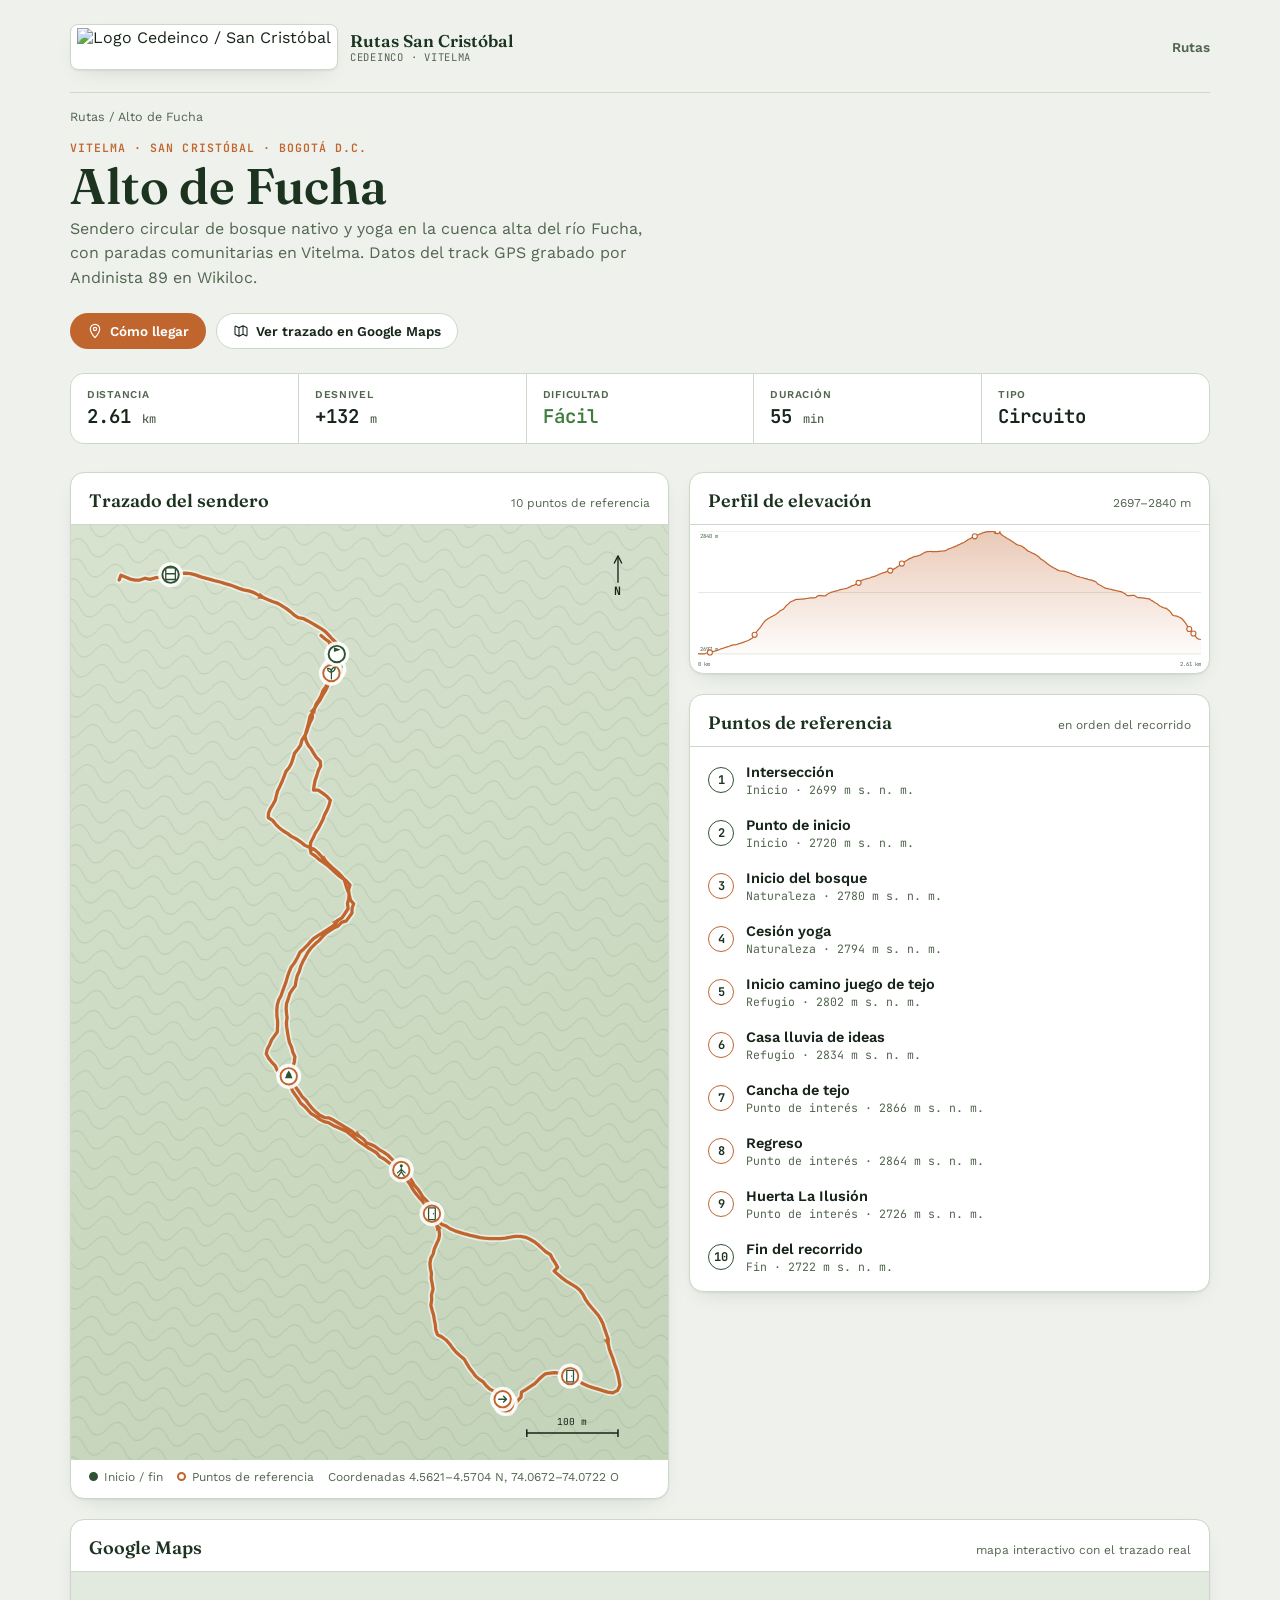
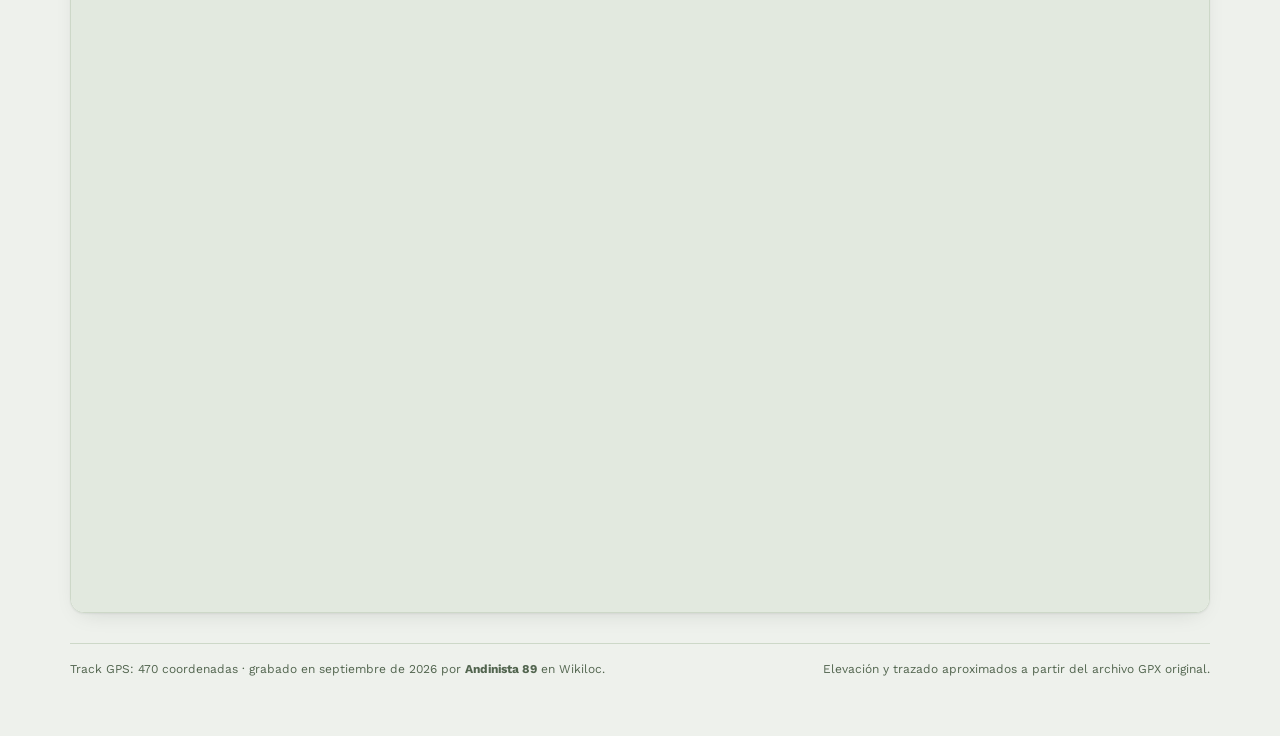
==== alto-de-fucha.html @ 9038097a "Add files via upload" ====
<!doctype html>
<html lang="es">
<head>
<meta charset="UTF-8">
<meta name="viewport" content="width=device-width, initial-scale=1.0">
<title>Alto de Fucha · Rutas San Cristóbal</title>
<meta name="description" content="Mapa interactivo del sendero circular Alto de Fucha en Vitelma, San Cristóbal, Bogotá: trazado, perfil de elevación y puntos de referencia del track GPS.">
<meta name="color-scheme" content="light dark">
<link rel="stylesheet" href="style.css">
<style>
.breadcrumb {
  font-size: 12.5px;
  color: var(--text-muted);
  margin: -6px 0 16px;
}
.breadcrumb a { color: var(--text-muted); text-decoration: none; }
.breadcrumb a:hover { color: var(--accent); }

.stats {
  display: grid;
  grid-template-columns: repeat(5, 1fr);
  gap: 1px;
  background: var(--border);
  border: 1px solid var(--border);
  border-radius: var(--radius);
  overflow: hidden;
  margin-bottom: 28px;
}
.stat { background: var(--surface); padding: 14px 16px; display: flex; flex-direction: column; gap: 3px; }
.stat-label { font-size: 10.5px; text-transform: uppercase; letter-spacing: 0.07em; color: var(--text-muted); font-weight: 600; }
.stat-value { font-family: 'JetBrains Mono', ui-monospace, monospace; font-size: 19px; font-weight: 600; font-variant-numeric: tabular-nums; }
.stat-value small { font-size: 12px; font-weight: 500; color: var(--text-muted); }
.stat.difficulty .stat-value { color: #3f7d3f; }
@media (prefers-color-scheme: dark) { :root:not([data-theme="light"]) .stat.difficulty .stat-value { color: #8fd98f; } }
:root[data-theme="dark"] .stat.difficulty .stat-value { color: #8fd98f; }

.grid { display: grid; grid-template-columns: minmax(0, 1.15fr) minmax(0, 1fr); gap: 20px; align-items: start; }
@media (max-width: 860px) {
  .grid { grid-template-columns: 1fr; }
  .stats { grid-template-columns: repeat(2, 1fr); }
}

.map-figure { background: linear-gradient(160deg, var(--map-bg-1), var(--map-bg-2)); position: relative; }
.map-svg { display: block; width: 100%; height: auto; }
.contour { fill: none; stroke: var(--map-contour); stroke-width: 1; }
.trail-line-halo { fill: none; stroke: var(--surface); stroke-width: 7; stroke-linecap: round; stroke-linejoin: round; opacity: 0.55; }
.trail-line { fill: none; stroke: var(--accent); stroke-width: 3.4; stroke-linecap: round; stroke-linejoin: round; }
.dir-arrow { fill: var(--accent); opacity: 0.85; }

.wp { cursor: pointer; outline: none; }
.wp-halo { fill: var(--surface); opacity: 0.9; transition: r 0.15s ease, opacity .15s ease; }
.wp-dot { fill: var(--surface); stroke: var(--accent); stroke-width: 2; transition: r .15s ease; r: 8.5px; }
.wp-icon { color: var(--green); pointer-events: none; }
.wp-num { font-family: 'JetBrains Mono', monospace; font-size: 9.5px; font-weight: 700; fill: var(--green-deep, var(--green)); opacity: 0; transition: opacity .15s ease; pointer-events: none; }
.wp:hover .wp-dot, .wp:focus-visible .wp-dot, .wp.active .wp-dot { r: 10.8px; }
.wp:hover .wp-num, .wp:focus-visible .wp-num, .wp.active .wp-num { opacity: 1; }
.wp.active .wp-dot { stroke: var(--gold); fill: var(--gold); }
.wp.active .wp-icon { color: #fff; }
.wp-start .wp-dot, .wp-end .wp-dot { stroke: var(--green); }
.wp-start .wp-icon, .wp-end .wp-icon { color: var(--green); }
.wp-start.active .wp-dot, .wp-end.active .wp-dot { stroke: var(--gold); fill: var(--gold); }
.wp-start.active .wp-icon, .wp-end.active .wp-icon { color: #fff; }

.compass { font-family: 'JetBrains Mono', monospace; font-size: 12px; fill: var(--text); font-weight: 700; }
.compass-line { stroke: var(--text); stroke-width: 1.4; }
.scalebar-line { stroke: var(--text); stroke-width: 1.6; }
.scalebar-text { font-family: 'JetBrains Mono', monospace; font-size: 10px; fill: var(--text); }

.map-caption { padding: 10px 18px 14px; font-size: 12px; color: var(--text-muted); display: flex; gap: 14px; flex-wrap: wrap; }
.map-caption span { display: inline-flex; align-items: center; gap: 6px; }
.legend-dot { width: 9px; height: 9px; border-radius: 50%; display: inline-block; border: 2px solid var(--accent); background: var(--surface); }
.legend-dot.start { background: var(--green); border-color: var(--green); }

.elev-figure { padding: 6px 8px 0; }
.elev-svg { display: block; width: 100%; height: auto; }
.elev-area { fill: url(#elevFill); }
.elev-line { fill: none; stroke: var(--accent); stroke-width: 2.2; stroke-linejoin: round; }
.elev-grid { stroke: var(--border); stroke-width: 1; }
.elev-axis-label { font-family: 'JetBrains Mono', monospace; font-size: 10px; fill: var(--text-muted); }
.ec-wp { fill: var(--surface); stroke: var(--accent); stroke-width: 2; cursor: pointer; transition: r .15s ease, fill .15s ease; }
.ec-wp:hover, .ec-wp.active { fill: var(--gold); stroke: var(--gold); r: 6; }
.elev-peak-label { font-family: 'JetBrains Mono', monospace; font-size: 10.5px; fill: var(--green-deep, var(--green)); font-weight: 700; }

.wp-list { list-style: none; margin: 0; padding: 8px; display: flex; flex-direction: column; gap: 2px; }
.wp-item { display: flex; align-items: center; gap: 12px; padding: 9px 10px; border-radius: 10px; cursor: pointer; transition: background .12s ease; }
.wp-item:hover, .wp-item:focus-visible, .wp-item.active { background: var(--surface-2); outline: none; }
.wp-item-num { flex: none; width: 26px; height: 26px; border-radius: 50%; display: flex; align-items: center; justify-content: center; font-family: 'JetBrains Mono', monospace; font-size: 12px; font-weight: 700; color: var(--green-deep, var(--green)); border: 1.6px solid var(--accent); background: var(--surface); }
.wp-item-num.cat-start, .wp-item-num.cat-end { border-color: var(--green); }
.wp-item.active .wp-item-num { background: var(--gold); border-color: var(--gold); color: #fff; }
.wp-item-body { display: flex; flex-direction: column; gap: 1px; min-width: 0; }
.wp-item-title { font-size: 14.5px; font-weight: 600; }
.wp-item-meta { font-size: 11.5px; color: var(--text-muted); font-family: 'JetBrains Mono', monospace; }

.right-col { display: flex; flex-direction: column; gap: 20px; }

.gmap-card { margin-top: 20px; }
.gmap-embed { position: relative; width: 100%; aspect-ratio: 16 / 9; background: var(--surface-2); }
.gmap-embed iframe { position: absolute; inset: 0; width: 100%; height: 100%; border: 0; }
@media (max-width: 560px) { .gmap-embed { aspect-ratio: 4 / 5; } }
</style>
</head>
<body>
<div class="wrap">

  <nav class="site-nav">
    <a class="brand" href="index.html">
      <span class="brand-logo"><img src="https://lh3.googleusercontent.com/d/1VA4L5wp73LKiC0n33gJWcnbvEx8y7KRg" alt="Logo Cedeinco / San Cristóbal" loading="lazy"></span>
      <span class="brand-text">
        <span class="brand-title">Rutas San Cristóbal</span>
        <span class="brand-sub">Cedeinco · Vitelma</span>
      </span>
    </a>
    <div class="site-nav-links">
      <a href="index.html">Rutas</a>
    </div>
  </nav>

  <div class="breadcrumb"><a href="index.html">Rutas</a> / Alto de Fucha</div>

  <div class="eyebrow">Vitelma · San Cristóbal · Bogotá D.C.</div>
  <h1>Alto de Fucha</h1>
  <p class="subtitle">Sendero circular de bosque nativo y yoga en la cuenca alta del río Fucha, con paradas comunitarias en Vitelma. Datos del track GPS grabado por Andinista&nbsp;89 en Wikiloc.</p>

  <div class="maps-actions">
    <a class="btn btn-primary" href="https://www.google.com/maps/dir/?api=1&destination=4.570322,-74.072173&travelmode=walking" target="_blank" rel="noopener">
      <svg width="16" height="16" viewBox="0 0 24 24" fill="none" aria-hidden="true"><path d="M12 22s7-7.58 7-13a7 7 0 10-14 0c0 5.42 7 13 7 13z" stroke="currentColor" stroke-width="1.8"/><circle cx="12" cy="9" r="2.4" stroke="currentColor" stroke-width="1.8"/></svg>
      Cómo llegar
    </a>
    <a class="btn btn-secondary" href="https://www.google.com/maps/d/viewer?mid=1tX89c4lJ2PGM-SvMgooO9Mi-Au4Ksgw" target="_blank" rel="noopener">
      <svg width="16" height="16" viewBox="0 0 24 24" fill="none" aria-hidden="true"><path d="M9 20l-5.447-2.724A1 1 0 013 16.382V5.618a1 1 0 011.447-.894L9 7m0 13l6-3m-6 3V7m6 10l4.553 2.276A1 1 0 0021 18.382V7.618a1 1 0 00-.553-.894L15 4m0 13V4m0 0L9 7" stroke="currentColor" stroke-width="1.6" stroke-linecap="round" stroke-linejoin="round"/></svg>
      Ver trazado en Google Maps
    </a>
  </div>

  <div class="stats">
    <div class="stat"><span class="stat-label">Distancia</span><span class="stat-value">2.61 <small>km</small></span></div>
    <div class="stat"><span class="stat-label">Desnivel</span><span class="stat-value">+132 <small>m</small></span></div>
    <div class="stat difficulty"><span class="stat-label">Dificultad</span><span class="stat-value">Fácil</span></div>
    <div class="stat"><span class="stat-label">Duración</span><span class="stat-value">55 <small>min</small></span></div>
    <div class="stat"><span class="stat-label">Tipo</span><span class="stat-value">Circuito</span></div>
  </div>

  <div class="grid">
    <div class="card">
      <div class="card-head">
        <span class="card-title">Trazado del sendero</span>
        <span class="card-hint">10 puntos de referencia</span>
      </div>
      <div class="map-figure">
        <svg class="map-svg" viewBox="0 0 620 971" role="img" aria-label="Mapa del sendero Alto de Fucha con sus puntos de referencia">
  <defs>
    <pattern id="contours" width="42" height="42" patternUnits="userSpaceOnUse" patternTransform="rotate(8)">
      <path class="contour" d="M0,21 Q10.5,5 21,21 T42,21" />
      <path class="contour" d="M0,42 Q10.5,26 21,42 T42,42" />
      <path class="contour" d="M0,0 Q10.5,-16 21,0 T42,0" />
    </pattern>
  </defs>
  <rect x="0" y="0" width="620" height="971" fill="url(#contours)" />
  <path class="trail-line-halo" d="M 50.0,57.1 L 51.8,52.2 L 57.1,54.3 L 61.6,56.2 L 66.6,57.2 L 71.6,57.2 L 76.9,55.3 L 81.9,56.5 L 86.9,55.0 L 92.7,54.2 L 98.4,52.8 L 103.4,51.6 L 108.4,50.9 L 114.2,50.3 L 119.2,50.0 L 124.1,50.5 L 129.2,51.8 L 134.8,53.9 L 140.5,55.4 L 145.4,56.7 L 150.1,58.1 L 154.9,59.2 L 160.1,60.9 L 164.7,62.1 L 169.5,63.8 L 174.5,65.8 L 179.0,67.4 L 184.6,68.4 L 190.0,70.2 L 195.1,73.1 L 199.4,75.2 L 204.1,77.3 L 209.1,79.4 L 214.9,81.4 L 219.6,84.3 L 223.7,86.8 L 228.1,90.2 L 231.8,93.5 L 236.0,96.2 L 241.5,97.3 L 246.1,99.6 L 251.0,102.5 L 255.1,104.9 L 259.8,107.6 L 263.9,110.4 L 267.2,113.9 L 271.3,118.4 L 274.9,121.8 L 277.2,126.5 L 279.1,131.6 L 277.0,136.0 L 275.7,140.6 L 274.5,145.4 L 273.0,149.9 L 272.8,155.0 L 270.2,159.2 L 267.6,163.7 L 266.0,168.5 L 263.8,172.8 L 261.2,177.0 L 258.7,181.8 L 255.8,185.7 L 253.0,190.3 L 250.5,194.7 L 250.7,200.2 L 248.2,205.1 L 246.3,209.8 L 244.9,214.6 L 242.6,219.0 L 239.8,223.4 L 238.4,228.7 L 235.7,232.6 L 232.2,236.9 L 230.5,242.5 L 228.8,247.6 L 226.4,252.0 L 223.1,256.1 L 221.5,260.6 L 219.3,266.1 L 216.9,271.5 L 214.5,276.2 L 213.3,280.8 L 212.1,286.0 L 209.7,290.3 L 207.0,294.5 L 205.1,299.1 L 204.8,303.8 L 209.3,306.7 L 212.4,310.5 L 215.8,314.1 L 220.2,317.5 L 224.7,320.2 L 228.8,323.3 L 233.9,326.0 L 238.3,329.0 L 242.9,332.7 L 247.9,335.0 L 252.9,337.1 L 256.7,340.5 L 260.8,345.0 L 264.3,348.8 L 267.9,352.5 L 271.5,355.9 L 275.5,359.3 L 279.2,362.7 L 282.5,366.5 L 286.3,369.9 L 289.7,373.9 L 288.1,379.1 L 289.0,384.1 L 290.2,389.5 L 293.5,393.3 L 291.9,397.9 L 291.8,403.0 L 288.8,407.1 L 285.9,411.1 L 280.9,412.6 L 277.4,416.4 L 272.3,418.9 L 268.3,421.6 L 264.2,424.3 L 260.7,428.0 L 257.5,431.6 L 253.9,434.7 L 249.7,438.8 L 246.0,443.7 L 243.5,448.3 L 240.5,453.9 L 238.5,458.4 L 237.1,463.4 L 234.9,468.0 L 233.8,472.8 L 232.9,478.5 L 229.8,482.5 L 227.2,486.7 L 225.6,492.1 L 223.8,497.0 L 223.4,501.9 L 223.8,507.0 L 224.4,511.8 L 223.6,517.1 L 224.1,522.0 L 224.9,527.3 L 225.8,532.7 L 226.9,537.5 L 229.1,542.4 L 230.4,547.6 L 232.5,552.2 L 231.8,558.2 L 230.1,563.2 L 227.9,568.0 L 226.1,572.5 L 227.4,577.2 L 231.2,581.4 L 234.5,585.4 L 237.4,589.5 L 240.0,593.6 L 244.0,597.4 L 247.0,601.7 L 250.7,606.0 L 254.2,609.4 L 258.4,612.9 L 263.1,615.3 L 268.0,615.7 L 272.4,617.9 L 277.5,621.0 L 281.7,623.4 L 286.2,626.2 L 291.1,629.1 L 294.8,632.3 L 299.1,634.5 L 303.7,637.9 L 307.0,641.8 L 311.5,643.3 L 315.8,645.3 L 319.9,648.6 L 324.6,651.2 L 329.2,654.5 L 332.9,658.2 L 336.4,661.8 L 339.6,665.7 L 343.0,669.8 L 347.0,672.7 L 350.9,676.5 L 353.9,681.1 L 356.4,685.5 L 359.9,689.3 L 362.7,693.4 L 365.3,697.6 L 369.1,701.6 L 372.7,705.4 L 375.0,710.1 L 374.8,715.2 L 378.9,717.7 L 381.5,722.2 L 384.7,726.2 L 389.7,728.1 L 393.7,730.8 L 398.7,733.0 L 403.6,734.5 L 409.0,736.2 L 414.5,737.7 L 419.3,738.8 L 424.7,740.0 L 429.4,740.6 L 434.8,741.1 L 439.9,741.1 L 445.2,741.0 L 451.0,740.5 L 456.5,739.5 L 461.3,738.8 L 466.8,738.7 L 472.2,739.7 L 476.6,741.7 L 481.2,744.3 L 485.1,747.5 L 489.4,751.4 L 493.0,754.7 L 497.9,757.7 L 500.1,762.2 L 502.8,766.3 L 505.3,770.8 L 501.7,774.7 L 505.7,778.4 L 509.8,781.8 L 514.3,785.2 L 519.1,788.1 L 524.1,791.1 L 528.2,794.4 L 531.5,798.9 L 534.1,804.0 L 537.4,808.6 L 540.6,812.6 L 544.2,816.7 L 547.4,820.6 L 550.0,824.6 L 552.5,829.6 L 553.9,834.3 L 555.7,839.3 L 557.4,844.2 L 557.7,849.8 L 559.0,855.6 L 560.8,860.7 L 562.8,865.8 L 564.6,871.9 L 566.5,876.8 L 568.0,882.2 L 569.1,887.5 L 570.0,893.3 L 567.6,898.6 L 562.6,901.2 L 557.1,900.4 L 552.1,898.9 L 547.3,897.3 L 541.8,895.8 L 536.9,894.0 L 531.8,891.7 L 526.7,888.9 L 522.1,886.9 L 518.3,883.8 L 513.3,882.1 L 508.0,881.0 L 502.4,880.1 L 497.4,880.8 L 492.6,881.4 L 488.8,884.5 L 485.2,887.9 L 481.6,891.7 L 476.8,894.8 L 472.6,897.6 L 467.8,900.4 L 467.3,905.7 L 463.2,910.0 L 459.6,913.4 L 456.0,917.1 L 453.6,921.4 L 450.2,917.6 L 456.1,921.3 L 452.6,917.2 L 451.0,912.2 L 448.2,907.8 L 444.6,903.7 L 439.6,899.7 L 435.0,897.3 L 431.2,893.8 L 428.0,889.8 L 423.4,886.7 L 419.9,883.6 L 416.8,879.2 L 413.8,875.4 L 411.0,870.8 L 408.4,866.3 L 404.4,862.9 L 400.0,859.1 L 396.3,854.8 L 393.3,850.5 L 389.4,846.3 L 384.9,843.0 L 380.6,840.8 L 378.8,835.9 L 378.3,830.3 L 377.3,825.4 L 376.5,820.3 L 375.1,815.7 L 373.7,810.3 L 374.6,804.5 L 374.3,799.6 L 376.0,793.4 L 375.0,787.2 L 374.0,782.3 L 374.3,777.1 L 373.2,771.8 L 372.7,766.9 L 373.7,761.3 L 376.1,757.0 L 377.3,751.8 L 379.6,746.4 L 381.9,741.8 L 382.7,736.8 L 382.1,731.9 L 380.0,727.4 L 378.2,722.7 L 375.6,718.0 L 373.2,713.8 L 370.9,709.6 L 367.4,705.8 L 364.7,701.8 L 361.1,697.9 L 357.7,693.8 L 354.5,689.1 L 352.1,684.7 L 348.7,679.9 L 346.3,675.1 L 343.7,670.2 L 338.9,667.6 L 334.6,664.9 L 329.9,662.1 L 325.2,658.3 L 320.6,655.9 L 317.3,651.9 L 312.8,649.2 L 308.1,646.4 L 302.8,642.8 L 298.9,640.0 L 294.3,636.4 L 290.4,633.2 L 286.3,629.8 L 281.2,627.5 L 276.7,625.5 L 272.3,623.5 L 267.3,620.5 L 262.7,619.5 L 258.4,617.2 L 254.2,614.1 L 249.3,611.2 L 245.7,607.2 L 242.3,603.5 L 238.4,600.2 L 235.8,595.7 L 232.9,591.8 L 230.1,587.8 L 228.5,583.3 L 225.7,578.3 L 222.5,573.8 L 218.7,569.5 L 214.2,566.3 L 211.9,561.3 L 208.2,557.4 L 205.1,553.6 L 202.8,549.0 L 203.8,544.3 L 206.5,539.1 L 208.3,534.8 L 211.1,530.8 L 214.2,526.5 L 214.5,520.8 L 214.6,515.5 L 213.8,509.9 L 213.7,503.9 L 214.2,498.3 L 215.7,493.2 L 218.1,488.9 L 219.7,484.1 L 221.5,479.3 L 223.2,474.7 L 224.9,468.7 L 226.7,463.7 L 228.6,459.2 L 232.0,454.7 L 235.2,449.1 L 237.8,443.7 L 241.4,440.5 L 245.3,436.6 L 248.7,432.6 L 252.6,428.9 L 256.8,426.1 L 261.0,423.6 L 265.1,421.0 L 269.4,418.2 L 273.5,415.3 L 276.7,410.8 L 281.4,407.9 L 284.5,403.4 L 287.8,398.4 L 287.1,393.0 L 288.5,387.9 L 288.7,383.0 L 286.7,378.0 L 285.3,373.5 L 283.8,368.4 L 279.2,365.0 L 275.0,361.4 L 271.2,357.7 L 267.0,354.0 L 262.5,350.6 L 257.7,347.5 L 253.7,343.8 L 249.3,340.8 L 248.3,335.3 L 248.9,329.7 L 251.4,325.1 L 253.7,319.8 L 256.6,315.6 L 259.1,310.8 L 261.6,305.9 L 263.2,301.1 L 265.9,296.1 L 267.9,291.2 L 269.3,286.0 L 265.9,282.0 L 261.7,278.7 L 256.7,275.3 L 251.8,275.3 L 252.5,270.2 L 253.5,265.2 L 255.3,260.0 L 256.9,254.7 L 259.2,250.4 L 258.9,245.6 L 254.7,241.4 L 251.9,237.0 L 249.5,232.7 L 246.5,229.0 L 244.2,224.2 L 243.0,219.6 L 244.1,214.8 L 245.6,209.7 L 247.1,204.3 L 248.1,199.0 L 250.6,194.9 L 252.9,190.5 L 254.7,185.6 L 257.6,181.5 L 260.0,176.9 L 261.6,172.1 L 264.7,167.9 L 266.8,163.6 L 268.7,158.9 L 270.4,153.8 L 271.7,148.7 L 273.8,144.3 L 275.3,139.3 L 276.0,134.0 L 274.4,129.1 L 271.8,124.9 L 268.0,121.5 L 270.1,126.4 L 268.1,121.4 L 263.9,118.4 L 259.6,114.8" />
  <path class="trail-line" d="M 50.0,57.1 L 51.8,52.2 L 57.1,54.3 L 61.6,56.2 L 66.6,57.2 L 71.6,57.2 L 76.9,55.3 L 81.9,56.5 L 86.9,55.0 L 92.7,54.2 L 98.4,52.8 L 103.4,51.6 L 108.4,50.9 L 114.2,50.3 L 119.2,50.0 L 124.1,50.5 L 129.2,51.8 L 134.8,53.9 L 140.5,55.4 L 145.4,56.7 L 150.1,58.1 L 154.9,59.2 L 160.1,60.9 L 164.7,62.1 L 169.5,63.8 L 174.5,65.8 L 179.0,67.4 L 184.6,68.4 L 190.0,70.2 L 195.1,73.1 L 199.4,75.2 L 204.1,77.3 L 209.1,79.4 L 214.9,81.4 L 219.6,84.3 L 223.7,86.8 L 228.1,90.2 L 231.8,93.5 L 236.0,96.2 L 241.5,97.3 L 246.1,99.6 L 251.0,102.5 L 255.1,104.9 L 259.8,107.6 L 263.9,110.4 L 267.2,113.9 L 271.3,118.4 L 274.9,121.8 L 277.2,126.5 L 279.1,131.6 L 277.0,136.0 L 275.7,140.6 L 274.5,145.4 L 273.0,149.9 L 272.8,155.0 L 270.2,159.2 L 267.6,163.7 L 266.0,168.5 L 263.8,172.8 L 261.2,177.0 L 258.7,181.8 L 255.8,185.7 L 253.0,190.3 L 250.5,194.7 L 250.7,200.2 L 248.2,205.1 L 246.3,209.8 L 244.9,214.6 L 242.6,219.0 L 239.8,223.4 L 238.4,228.7 L 235.7,232.6 L 232.2,236.9 L 230.5,242.5 L 228.8,247.6 L 226.4,252.0 L 223.1,256.1 L 221.5,260.6 L 219.3,266.1 L 216.9,271.5 L 214.5,276.2 L 213.3,280.8 L 212.1,286.0 L 209.7,290.3 L 207.0,294.5 L 205.1,299.1 L 204.8,303.8 L 209.3,306.7 L 212.4,310.5 L 215.8,314.1 L 220.2,317.5 L 224.7,320.2 L 228.8,323.3 L 233.9,326.0 L 238.3,329.0 L 242.9,332.7 L 247.9,335.0 L 252.9,337.1 L 256.7,340.5 L 260.8,345.0 L 264.3,348.8 L 267.9,352.5 L 271.5,355.9 L 275.5,359.3 L 279.2,362.7 L 282.5,366.5 L 286.3,369.9 L 289.7,373.9 L 288.1,379.1 L 289.0,384.1 L 290.2,389.5 L 293.5,393.3 L 291.9,397.9 L 291.8,403.0 L 288.8,407.1 L 285.9,411.1 L 280.9,412.6 L 277.4,416.4 L 272.3,418.9 L 268.3,421.6 L 264.2,424.3 L 260.7,428.0 L 257.5,431.6 L 253.9,434.7 L 249.7,438.8 L 246.0,443.7 L 243.5,448.3 L 240.5,453.9 L 238.5,458.4 L 237.1,463.4 L 234.9,468.0 L 233.8,472.8 L 232.9,478.5 L 229.8,482.5 L 227.2,486.7 L 225.6,492.1 L 223.8,497.0 L 223.4,501.9 L 223.8,507.0 L 224.4,511.8 L 223.6,517.1 L 224.1,522.0 L 224.9,527.3 L 225.8,532.7 L 226.9,537.5 L 229.1,542.4 L 230.4,547.6 L 232.5,552.2 L 231.8,558.2 L 230.1,563.2 L 227.9,568.0 L 226.1,572.5 L 227.4,577.2 L 231.2,581.4 L 234.5,585.4 L 237.4,589.5 L 240.0,593.6 L 244.0,597.4 L 247.0,601.7 L 250.7,606.0 L 254.2,609.4 L 258.4,612.9 L 263.1,615.3 L 268.0,615.7 L 272.4,617.9 L 277.5,621.0 L 281.7,623.4 L 286.2,626.2 L 291.1,629.1 L 294.8,632.3 L 299.1,634.5 L 303.7,637.9 L 307.0,641.8 L 311.5,643.3 L 315.8,645.3 L 319.9,648.6 L 324.6,651.2 L 329.2,654.5 L 332.9,658.2 L 336.4,661.8 L 339.6,665.7 L 343.0,669.8 L 347.0,672.7 L 350.9,676.5 L 353.9,681.1 L 356.4,685.5 L 359.9,689.3 L 362.7,693.4 L 365.3,697.6 L 369.1,701.6 L 372.7,705.4 L 375.0,710.1 L 374.8,715.2 L 378.9,717.7 L 381.5,722.2 L 384.7,726.2 L 389.7,728.1 L 393.7,730.8 L 398.7,733.0 L 403.6,734.5 L 409.0,736.2 L 414.5,737.7 L 419.3,738.8 L 424.7,740.0 L 429.4,740.6 L 434.8,741.1 L 439.9,741.1 L 445.2,741.0 L 451.0,740.5 L 456.5,739.5 L 461.3,738.8 L 466.8,738.7 L 472.2,739.7 L 476.6,741.7 L 481.2,744.3 L 485.1,747.5 L 489.4,751.4 L 493.0,754.7 L 497.9,757.7 L 500.1,762.2 L 502.8,766.3 L 505.3,770.8 L 501.7,774.7 L 505.7,778.4 L 509.8,781.8 L 514.3,785.2 L 519.1,788.1 L 524.1,791.1 L 528.2,794.4 L 531.5,798.9 L 534.1,804.0 L 537.4,808.6 L 540.6,812.6 L 544.2,816.7 L 547.4,820.6 L 550.0,824.6 L 552.5,829.6 L 553.9,834.3 L 555.7,839.3 L 557.4,844.2 L 557.7,849.8 L 559.0,855.6 L 560.8,860.7 L 562.8,865.8 L 564.6,871.9 L 566.5,876.8 L 568.0,882.2 L 569.1,887.5 L 570.0,893.3 L 567.6,898.6 L 562.6,901.2 L 557.1,900.4 L 552.1,898.9 L 547.3,897.3 L 541.8,895.8 L 536.9,894.0 L 531.8,891.7 L 526.7,888.9 L 522.1,886.9 L 518.3,883.8 L 513.3,882.1 L 508.0,881.0 L 502.4,880.1 L 497.4,880.8 L 492.6,881.4 L 488.8,884.5 L 485.2,887.9 L 481.6,891.7 L 476.8,894.8 L 472.6,897.6 L 467.8,900.4 L 467.3,905.7 L 463.2,910.0 L 459.6,913.4 L 456.0,917.1 L 453.6,921.4 L 450.2,917.6 L 456.1,921.3 L 452.6,917.2 L 451.0,912.2 L 448.2,907.8 L 444.6,903.7 L 439.6,899.7 L 435.0,897.3 L 431.2,893.8 L 428.0,889.8 L 423.4,886.7 L 419.9,883.6 L 416.8,879.2 L 413.8,875.4 L 411.0,870.8 L 408.4,866.3 L 404.4,862.9 L 400.0,859.1 L 396.3,854.8 L 393.3,850.5 L 389.4,846.3 L 384.9,843.0 L 380.6,840.8 L 378.8,835.9 L 378.3,830.3 L 377.3,825.4 L 376.5,820.3 L 375.1,815.7 L 373.7,810.3 L 374.6,804.5 L 374.3,799.6 L 376.0,793.4 L 375.0,787.2 L 374.0,782.3 L 374.3,777.1 L 373.2,771.8 L 372.7,766.9 L 373.7,761.3 L 376.1,757.0 L 377.3,751.8 L 379.6,746.4 L 381.9,741.8 L 382.7,736.8 L 382.1,731.9 L 380.0,727.4 L 378.2,722.7 L 375.6,718.0 L 373.2,713.8 L 370.9,709.6 L 367.4,705.8 L 364.7,701.8 L 361.1,697.9 L 357.7,693.8 L 354.5,689.1 L 352.1,684.7 L 348.7,679.9 L 346.3,675.1 L 343.7,670.2 L 338.9,667.6 L 334.6,664.9 L 329.9,662.1 L 325.2,658.3 L 320.6,655.9 L 317.3,651.9 L 312.8,649.2 L 308.1,646.4 L 302.8,642.8 L 298.9,640.0 L 294.3,636.4 L 290.4,633.2 L 286.3,629.8 L 281.2,627.5 L 276.7,625.5 L 272.3,623.5 L 267.3,620.5 L 262.7,619.5 L 258.4,617.2 L 254.2,614.1 L 249.3,611.2 L 245.7,607.2 L 242.3,603.5 L 238.4,600.2 L 235.8,595.7 L 232.9,591.8 L 230.1,587.8 L 228.5,583.3 L 225.7,578.3 L 222.5,573.8 L 218.7,569.5 L 214.2,566.3 L 211.9,561.3 L 208.2,557.4 L 205.1,553.6 L 202.8,549.0 L 203.8,544.3 L 206.5,539.1 L 208.3,534.8 L 211.1,530.8 L 214.2,526.5 L 214.5,520.8 L 214.6,515.5 L 213.8,509.9 L 213.7,503.9 L 214.2,498.3 L 215.7,493.2 L 218.1,488.9 L 219.7,484.1 L 221.5,479.3 L 223.2,474.7 L 224.9,468.7 L 226.7,463.7 L 228.6,459.2 L 232.0,454.7 L 235.2,449.1 L 237.8,443.7 L 241.4,440.5 L 245.3,436.6 L 248.7,432.6 L 252.6,428.9 L 256.8,426.1 L 261.0,423.6 L 265.1,421.0 L 269.4,418.2 L 273.5,415.3 L 276.7,410.8 L 281.4,407.9 L 284.5,403.4 L 287.8,398.4 L 287.1,393.0 L 288.5,387.9 L 288.7,383.0 L 286.7,378.0 L 285.3,373.5 L 283.8,368.4 L 279.2,365.0 L 275.0,361.4 L 271.2,357.7 L 267.0,354.0 L 262.5,350.6 L 257.7,347.5 L 253.7,343.8 L 249.3,340.8 L 248.3,335.3 L 248.9,329.7 L 251.4,325.1 L 253.7,319.8 L 256.6,315.6 L 259.1,310.8 L 261.6,305.9 L 263.2,301.1 L 265.9,296.1 L 267.9,291.2 L 269.3,286.0 L 265.9,282.0 L 261.7,278.7 L 256.7,275.3 L 251.8,275.3 L 252.5,270.2 L 253.5,265.2 L 255.3,260.0 L 256.9,254.7 L 259.2,250.4 L 258.9,245.6 L 254.7,241.4 L 251.9,237.0 L 249.5,232.7 L 246.5,229.0 L 244.2,224.2 L 243.0,219.6 L 244.1,214.8 L 245.6,209.7 L 247.1,204.3 L 248.1,199.0 L 250.6,194.9 L 252.9,190.5 L 254.7,185.6 L 257.6,181.5 L 260.0,176.9 L 261.6,172.1 L 264.7,167.9 L 266.8,163.6 L 268.7,158.9 L 270.4,153.8 L 271.7,148.7 L 273.8,144.3 L 275.3,139.3 L 276.0,134.0 L 274.4,129.1 L 271.8,124.9 L 268.0,121.5 L 270.1,126.4 L 268.1,121.4 L 263.9,118.4 L 259.6,114.8" />
  <path class="dir-arrow" d="M-5,-3.5 L5,0 L-5,3.5 Z" transform="translate(199.4,75.2) rotate(21.9)"/>
<path class="dir-arrow" d="M-5,-3.5 L5,0 L-5,3.5 Z" transform="translate(264.3,348.8) rotate(43.1)"/>
<path class="dir-arrow" d="M-5,-3.5 L5,0 L-5,3.5 Z" transform="translate(299.1,634.5) rotate(35.5)"/>
<path class="dir-arrow" d="M-5,-3.5 L5,0 L-5,3.5 Z" transform="translate(557.7,849.8) rotate(72.5)"/>
<path class="dir-arrow" d="M-5,-3.5 L5,0 L-5,3.5 Z" transform="translate(380.0,727.4) rotate(-116.7)"/>
<path class="dir-arrow" d="M-5,-3.5 L5,0 L-5,3.5 Z" transform="translate(276.7,410.8) rotate(-48.4)"/>
<path class="dir-arrow" d="M-5,-3.5 L5,0 L-5,3.5 Z" transform="translate(252.9,190.5) rotate(-62.3)"/>
  <g class="wp wp-start" data-wp="1" transform="translate(103.4,51.6)" tabindex="0" role="button" aria-label="1. Intersección">
<circle class="wp-halo" r="13"/><circle class="wp-dot" r="8.5"/><g class="wp-icon"><path d="M-5 -7 L-5 7 M-5 -7 L5 -7 L5 -1 L-5 -1 M-5 -1 L5 -1 L5 5 L-5 5" fill="none" stroke="currentColor" stroke-width="1.4" stroke-linejoin="round"/></g><text class="wp-num" y="-15" text-anchor="middle">1</text></g>
<g class="wp wp-start" data-wp="2" transform="translate(273.0,149.9)" tabindex="0" role="button" aria-label="2. Punto de inicio">
<circle class="wp-halo" r="13"/><circle class="wp-dot" r="8.5"/><g class="wp-icon"><circle cx="0" cy="-3.5" r="1" fill="currentColor"/><line x1="0" y1="-1" x2="0" y2="4" stroke="currentColor" stroke-width="1.6" stroke-linecap="round"/></g><text class="wp-num" y="-15" text-anchor="middle">2</text></g>
<g class="wp wp-nature" data-wp="3" transform="translate(226.1,572.5)" tabindex="0" role="button" aria-label="3. Inicio del bosque">
<circle class="wp-halo" r="13"/><circle class="wp-dot" r="8.5"/><g class="wp-icon"><path d="M0 6 L0 2 M0 2 L-4 2 L0 -6 L4 2 Z M-1 -1 L-3 -1 L0 -6 L3 -1 L1 -1" fill="currentColor" stroke="none"/></g><text class="wp-num" y="-15" text-anchor="middle">3</text></g>
<g class="wp wp-nature" data-wp="4" transform="translate(343.0,669.8)" tabindex="0" role="button" aria-label="4. Cesión yoga">
<circle class="wp-halo" r="13"/><circle class="wp-dot" r="8.5"/><g class="wp-icon"><circle cx="0" cy="-4.5" r="1.6" fill="currentColor"/><path d="M0 -2.5 L0 2 M0 -0.5 L-4 3 M0 -0.5 L4 3 M0 2 L-3 6 M0 2 L3 6" stroke="currentColor" stroke-width="1.3" fill="none" stroke-linecap="round"/></g><text class="wp-num" y="-15" text-anchor="middle">4</text></g>
<g class="wp wp-door" data-wp="5" transform="translate(374.8,715.2)" tabindex="0" role="button" aria-label="5. Inicio camino juego de tejo">
<circle class="wp-halo" r="13"/><circle class="wp-dot" r="8.5"/><g class="wp-icon"><rect x="-3.5" y="-6" width="7" height="12" rx="0.5" fill="none" stroke="currentColor" stroke-width="1.3"/><circle cx="1.6" cy="0" r="0.7" fill="currentColor"/></g><text class="wp-num" y="-15" text-anchor="middle">5</text></g>
<g class="wp wp-door" data-wp="6" transform="translate(518.3,883.8)" tabindex="0" role="button" aria-label="6. Casa lluvia de ideas">
<circle class="wp-halo" r="13"/><circle class="wp-dot" r="8.5"/><g class="wp-icon"><rect x="-3.5" y="-6" width="7" height="12" rx="0.5" fill="none" stroke="currentColor" stroke-width="1.3"/><circle cx="1.6" cy="0" r="0.7" fill="currentColor"/></g><text class="wp-num" y="-15" text-anchor="middle">6</text></g>
<g class="wp wp-poi" data-wp="7" transform="translate(451.0,912.2)" tabindex="0" role="button" aria-label="7. Cancha de tejo">
<circle class="wp-halo" r="13"/><circle class="wp-dot" r="8.5"/><g class="wp-icon"><circle cx="0" cy="0" r="5.5" fill="none" stroke="currentColor" stroke-width="1.2"/><circle cx="0" cy="0" r="2.6" fill="none" stroke="currentColor" stroke-width="1.2"/><circle cx="0" cy="0" r="0.8" fill="currentColor"/></g><text class="wp-num" y="-15" text-anchor="middle">7</text></g>
<g class="wp wp-poi" data-wp="8" transform="translate(448.2,907.8)" tabindex="0" role="button" aria-label="8. Regreso">
<circle class="wp-halo" r="13"/><circle class="wp-dot" r="8.5"/><g class="wp-icon"><path d="M-4 0 L4 0 M1 -3 L4 0 L1 3" stroke="currentColor" stroke-width="1.5" fill="none" stroke-linecap="round" stroke-linejoin="round"/></g><text class="wp-num" y="-15" text-anchor="middle">8</text></g>
<g class="wp wp-poi" data-wp="9" transform="translate(270.4,153.8)" tabindex="0" role="button" aria-label="9. Huerta La Ilusión">
<circle class="wp-halo" r="13"/><circle class="wp-dot" r="8.5"/><g class="wp-icon"><path d="M0 6 L0 -1 M0 -1 C0 -1 -4 -1 -4 -5 C-1 -5 0 -3 0 -1 M0 -1 C0 -1 4 -2 4 -6 C0 -6 0 -3 0 -1" fill="none" stroke="currentColor" stroke-width="1.3" stroke-linecap="round" stroke-linejoin="round"/></g><text class="wp-num" y="-15" text-anchor="middle">9</text></g>
<g class="wp wp-end" data-wp="10" transform="translate(276.0,134.0)" tabindex="0" role="button" aria-label="10. Fin del recorrido">
<circle class="wp-halo" r="13"/><circle class="wp-dot" r="8.5"/><g class="wp-icon"><path d="M-3 7 L-3 -7 L4 -4.5 L-3 -2" fill="currentColor" stroke="none"/></g><text class="wp-num" y="-15" text-anchor="middle">10</text></g>
  <g transform="translate(568,46)">
    <line class="compass-line" x1="0" y1="14" x2="0" y2="-14" />
    <path class="compass-line" d="M0,-14 L-4,-6 M0,-14 L4,-6" fill="none" />
    <text class="compass" x="0" y="27" text-anchor="middle">N</text>
  </g>
  <g transform="translate(473.3,943)">
    <line class="scalebar-line" x1="0" y1="0" x2="94.7" y2="0" />
    <line class="scalebar-line" x1="0" y1="-4" x2="0" y2="4" />
    <line class="scalebar-line" x1="94.7" y1="-4" x2="94.7" y2="4" />
    <text class="scalebar-text" x="47.3" y="-8" text-anchor="middle">100 m</text>
  </g>
</svg>
      </div>
      <div class="map-caption">
        <span><span class="legend-dot start"></span> Inicio / fin</span>
        <span><span class="legend-dot"></span> Puntos de referencia</span>
        <span>Coordenadas 4.5621–4.5704&nbsp;N, 74.0672–74.0722&nbsp;O</span>
      </div>
    </div>

    <div class="right-col">
      <div class="card">
        <div class="card-head">
          <span class="card-title">Perfil de elevación</span>
          <span class="card-hint">2697–2840 m</span>
        </div>
        <div class="elev-figure">
          <svg class="elev-svg" viewBox="0 0 900 254" role="img" aria-label="Perfil de elevación del sendero">
  <defs>
    <linearGradient id="elevFill" x1="0" y1="0" x2="0" y2="1">
      <stop offset="0%" stop-color="var(--accent)" stop-opacity="0.35" />
      <stop offset="100%" stop-color="var(--accent)" stop-opacity="0.02" />
    </linearGradient>
  </defs>
  <line class="elev-grid" x1="0" y1="0" x2="900" y2="0" />
  <line class="elev-grid" x1="0" y1="110.0" x2="900" y2="110.0" />
  <line class="elev-grid" x1="0" y1="220" x2="900" y2="220" />
  <text class="elev-axis-label" x="4" y="12">2840 m</text>
  <text class="elev-axis-label" x="4" y="214">2697 m</text>
  <path class="elev-area" d="M 0.0,219.6 L 1.9,219.9 L 4.0,220.0 L 5.7,220.0 L 7.6,220.0 L 9.4,219.8 L 11.4,219.8 L 13.3,219.2 L 15.2,218.3 L 17.3,217.9 L 19.5,217.6 L 21.3,217.3 L 23.2,216.8 L 25.3,216.3 L 27.1,216.0 L 28.9,215.4 L 30.8,214.8 L 33.0,214.1 L 35.1,213.4 L 37.0,212.6 L 38.7,212.0 L 40.5,211.1 L 42.5,210.6 L 44.3,210.0 L 46.1,209.3 L 48.0,208.6 L 49.8,208.1 L 51.8,207.5 L 53.9,206.9 L 56.0,206.3 L 57.8,205.5 L 59.7,204.8 L 61.6,204.4 L 63.8,203.9 L 65.8,203.6 L 67.6,203.3 L 69.6,202.8 L 71.4,202.3 L 73.2,201.6 L 75.3,201.0 L 77.1,200.6 L 79.2,199.8 L 80.9,199.2 L 82.9,198.5 L 84.7,197.7 L 86.4,197.1 L 88.6,196.4 L 90.4,195.7 L 92.3,194.4 L 94.3,193.1 L 96.1,192.6 L 97.8,190.8 L 99.6,188.5 L 101.3,185.8 L 103.2,182.9 L 105.0,180.2 L 106.9,177.6 L 108.7,175.7 L 110.4,173.9 L 112.2,171.4 L 114.2,168.4 L 115.9,165.7 L 117.9,163.4 L 119.8,161.0 L 121.8,159.3 L 123.7,158.1 L 125.6,156.7 L 127.4,155.6 L 129.2,154.7 L 131.1,153.6 L 133.1,152.6 L 134.8,151.6 L 136.8,150.6 L 139.0,149.4 L 140.9,147.9 L 142.7,146.4 L 144.7,144.8 L 146.4,143.3 L 148.5,142.0 L 150.7,141.0 L 152.6,140.0 L 154.3,138.0 L 156.3,135.6 L 158.1,133.6 L 159.9,131.8 L 161.7,130.4 L 163.4,128.7 L 165.3,127.2 L 167.1,126.1 L 168.9,125.3 L 171.0,124.5 L 172.9,123.6 L 174.7,122.8 L 176.8,122.1 L 178.8,122.2 L 180.9,122.2 L 182.9,122.1 L 184.9,122.1 L 186.7,122.0 L 188.9,121.4 L 190.8,121.3 L 192.7,121.2 L 194.5,120.8 L 196.4,120.5 L 198.2,120.2 L 200.0,119.8 L 201.9,119.5 L 203.8,119.5 L 205.7,119.5 L 207.6,119.5 L 209.6,119.3 L 211.4,118.5 L 213.2,116.9 L 215.0,115.8 L 216.9,115.4 L 218.7,115.5 L 220.6,115.4 L 222.4,116.1 L 224.5,116.1 L 226.2,116.1 L 228.0,116.0 L 229.9,114.4 L 231.6,113.0 L 233.3,111.9 L 235.5,110.9 L 237.7,109.8 L 239.6,109.3 L 241.9,108.7 L 243.7,108.2 L 245.6,107.7 L 247.5,107.1 L 249.2,106.6 L 251.3,106.0 L 253.2,105.4 L 255.0,104.8 L 257.0,104.4 L 258.9,104.1 L 260.7,103.8 L 262.6,103.3 L 264.3,103.0 L 266.2,102.5 L 268.1,101.8 L 270.0,100.8 L 272.0,100.0 L 273.8,98.8 L 275.7,97.8 L 277.7,97.4 L 279.5,96.8 L 281.7,95.8 L 283.6,94.4 L 285.5,93.5 L 287.3,92.8 L 289.1,91.7 L 291.1,89.7 L 293.0,88.1 L 294.8,87.6 L 296.6,86.8 L 298.6,86.3 L 300.5,85.8 L 302.6,85.2 L 304.3,84.6 L 306.3,84.2 L 308.2,83.6 L 310.0,82.8 L 311.8,82.1 L 314.0,81.7 L 315.7,81.1 L 317.7,80.3 L 319.7,79.6 L 321.5,78.9 L 323.3,77.9 L 325.3,77.0 L 327.2,76.4 L 328.9,75.6 L 330.6,75.0 L 332.6,74.3 L 334.5,74.0 L 336.5,73.1 L 338.4,72.2 L 340.3,71.8 L 342.1,71.4 L 344.0,70.9 L 345.8,70.4 L 347.8,69.6 L 349.8,68.4 L 351.6,67.3 L 353.5,66.4 L 355.3,65.1 L 357.1,63.9 L 359.1,62.7 L 361.0,61.4 L 362.9,59.8 L 364.8,58.3 L 366.5,57.1 L 368.4,56.0 L 370.2,54.6 L 372.2,53.3 L 373.9,52.4 L 375.9,51.1 L 377.8,49.9 L 379.9,49.1 L 381.9,48.2 L 383.7,47.1 L 385.7,46.4 L 387.4,45.6 L 389.4,45.4 L 391.3,45.0 L 393.2,44.5 L 395.3,43.9 L 397.3,43.3 L 399.1,42.2 L 401.1,41.0 L 403.1,39.9 L 404.8,38.8 L 406.8,37.8 L 408.6,37.4 L 410.7,37.0 L 412.5,36.9 L 414.6,36.7 L 416.4,36.6 L 418.2,36.8 L 420.0,36.8 L 421.9,36.7 L 423.9,36.8 L 425.9,36.8 L 427.9,36.8 L 429.9,36.5 L 432.1,36.4 L 434.0,36.1 L 436.0,36.0 L 438.1,35.8 L 440.1,35.6 L 442.0,35.4 L 444.0,34.8 L 445.8,33.6 L 447.6,32.4 L 449.6,31.7 L 451.4,31.3 L 453.3,30.4 L 455.2,29.6 L 457.2,28.8 L 459.4,28.0 L 461.3,27.1 L 463.3,26.5 L 465.6,24.7 L 467.5,24.3 L 469.6,23.3 L 471.5,22.2 L 473.6,21.3 L 475.8,20.5 L 477.8,19.2 L 479.8,17.7 L 481.7,16.5 L 483.6,15.1 L 485.6,14.3 L 487.5,13.3 L 489.6,12.2 L 491.7,11.3 L 493.5,10.4 L 495.3,9.5 L 497.2,8.7 L 499.2,7.7 L 501.2,6.8 L 503.1,5.8 L 504.8,5.2 L 506.6,4.6 L 508.4,3.8 L 510.3,3.2 L 512.4,2.5 L 514.2,2.0 L 516.2,1.5 L 518.1,1.3 L 520.3,1.2 L 522.1,1.0 L 524.0,1.0 L 525.8,0.9 L 527.6,0.7 L 530.1,0.3 L 532.1,0.1 L 534.0,0.0 L 535.9,0.1 L 537.9,0.9 L 540.2,3.1 L 542.1,5.4 L 544.0,7.4 L 545.8,8.5 L 547.8,9.8 L 549.6,10.9 L 551.5,12.1 L 553.2,13.4 L 555.2,14.3 L 557.1,15.3 L 559.0,16.5 L 561.1,17.9 L 563.2,19.4 L 565.1,20.6 L 567.2,22.1 L 569.2,23.5 L 571.0,24.3 L 572.8,25.0 L 574.9,25.9 L 576.7,26.3 L 578.6,26.8 L 580.3,27.6 L 582.3,29.3 L 584.5,30.6 L 586.2,32.1 L 588.6,34.1 L 590.9,36.3 L 592.7,36.7 L 594.6,37.5 L 596.5,38.5 L 598.3,39.7 L 600.4,40.5 L 602.2,41.2 L 604.1,42.3 L 606.2,43.7 L 608.1,44.9 L 609.9,46.4 L 611.8,48.3 L 613.5,50.0 L 615.4,51.2 L 617.3,52.3 L 619.1,53.6 L 620.8,54.9 L 622.7,56.4 L 624.4,58.1 L 626.4,59.3 L 628.3,60.7 L 630.4,62.2 L 632.2,63.5 L 634.3,64.7 L 636.3,65.8 L 638.3,66.8 L 640.3,67.9 L 642.1,69.1 L 644.1,70.1 L 646.3,70.9 L 648.2,71.4 L 650.1,71.6 L 652.0,71.8 L 654.0,71.9 L 656.3,72.3 L 658.0,72.8 L 660.2,73.3 L 662.0,74.0 L 663.9,74.8 L 666.0,75.6 L 667.7,76.3 L 669.5,77.4 L 671.6,78.3 L 673.3,79.0 L 675.1,79.7 L 677.0,80.6 L 679.1,81.2 L 681.0,81.5 L 682.8,82.2 L 684.7,82.8 L 686.6,83.2 L 688.3,83.7 L 690.1,84.2 L 691.9,84.7 L 693.9,85.1 L 695.9,85.8 L 698.0,86.6 L 700.0,87.1 L 702.0,87.5 L 704.0,88.0 L 705.7,88.5 L 707.6,89.1 L 709.4,89.7 L 711.5,90.7 L 713.2,92.4 L 715.0,94.3 L 716.9,95.8 L 719.0,96.6 L 720.9,97.6 L 723.0,99.0 L 725.1,100.2 L 727.2,101.4 L 729.1,102.1 L 730.9,102.5 L 732.7,103.0 L 734.6,103.5 L 736.4,103.8 L 738.6,104.3 L 740.6,104.6 L 742.3,105.4 L 744.4,105.8 L 746.7,106.3 L 748.9,106.9 L 750.7,107.3 L 752.7,107.7 L 754.6,108.0 L 756.5,108.4 L 758.3,109.0 L 760.1,110.0 L 761.9,110.9 L 763.7,112.0 L 765.6,113.6 L 767.6,115.1 L 769.6,115.7 L 771.6,115.6 L 773.7,115.7 L 775.7,115.1 L 777.6,115.1 L 779.4,115.1 L 781.3,115.2 L 783.1,116.6 L 785.0,118.2 L 787.1,119.1 L 789.1,119.2 L 791.0,119.3 L 793.0,119.5 L 795.1,119.8 L 797.2,120.1 L 799.1,120.3 L 801.1,120.5 L 803.1,120.9 L 805.1,121.2 L 807.0,121.5 L 809.1,122.4 L 811.0,123.8 L 813.0,125.0 L 814.9,126.1 L 816.8,127.5 L 818.9,128.9 L 820.8,129.8 L 822.7,131.0 L 824.6,132.7 L 826.6,134.3 L 828.8,135.2 L 830.5,136.2 L 832.4,137.0 L 834.2,137.9 L 836.3,138.2 L 838.3,138.6 L 840.0,140.0 L 841.8,141.5 L 843.9,143.2 L 845.8,145.2 L 847.6,147.9 L 849.3,150.5 L 851.3,151.3 L 853.0,151.7 L 854.8,151.9 L 856.7,152.3 L 858.7,153.2 L 860.7,153.9 L 862.4,154.7 L 864.3,155.9 L 866.2,157.3 L 868.0,159.3 L 869.9,161.5 L 871.7,163.8 L 873.6,166.3 L 875.3,169.4 L 877.2,173.0 L 879.1,175.3 L 881.1,176.6 L 882.8,178.4 L 884.7,180.8 L 886.6,183.4 L 888.5,185.9 L 890.3,188.6 L 892.2,191.0 L 894.1,192.5 L 896.1,193.4 L 898.0,193.7 L 900.0,194.2 L 900,220 L 0,220 Z" />
  <path class="elev-line" d="M 0.0,219.6 L 1.9,219.9 L 4.0,220.0 L 5.7,220.0 L 7.6,220.0 L 9.4,219.8 L 11.4,219.8 L 13.3,219.2 L 15.2,218.3 L 17.3,217.9 L 19.5,217.6 L 21.3,217.3 L 23.2,216.8 L 25.3,216.3 L 27.1,216.0 L 28.9,215.4 L 30.8,214.8 L 33.0,214.1 L 35.1,213.4 L 37.0,212.6 L 38.7,212.0 L 40.5,211.1 L 42.5,210.6 L 44.3,210.0 L 46.1,209.3 L 48.0,208.6 L 49.8,208.1 L 51.8,207.5 L 53.9,206.9 L 56.0,206.3 L 57.8,205.5 L 59.7,204.8 L 61.6,204.4 L 63.8,203.9 L 65.8,203.6 L 67.6,203.3 L 69.6,202.8 L 71.4,202.3 L 73.2,201.6 L 75.3,201.0 L 77.1,200.6 L 79.2,199.8 L 80.9,199.2 L 82.9,198.5 L 84.7,197.7 L 86.4,197.1 L 88.6,196.4 L 90.4,195.7 L 92.3,194.4 L 94.3,193.1 L 96.1,192.6 L 97.8,190.8 L 99.6,188.5 L 101.3,185.8 L 103.2,182.9 L 105.0,180.2 L 106.9,177.6 L 108.7,175.7 L 110.4,173.9 L 112.2,171.4 L 114.2,168.4 L 115.9,165.7 L 117.9,163.4 L 119.8,161.0 L 121.8,159.3 L 123.7,158.1 L 125.6,156.7 L 127.4,155.6 L 129.2,154.7 L 131.1,153.6 L 133.1,152.6 L 134.8,151.6 L 136.8,150.6 L 139.0,149.4 L 140.9,147.9 L 142.7,146.4 L 144.7,144.8 L 146.4,143.3 L 148.5,142.0 L 150.7,141.0 L 152.6,140.0 L 154.3,138.0 L 156.3,135.6 L 158.1,133.6 L 159.9,131.8 L 161.7,130.4 L 163.4,128.7 L 165.3,127.2 L 167.1,126.1 L 168.9,125.3 L 171.0,124.5 L 172.9,123.6 L 174.7,122.8 L 176.8,122.1 L 178.8,122.2 L 180.9,122.2 L 182.9,122.1 L 184.9,122.1 L 186.7,122.0 L 188.9,121.4 L 190.8,121.3 L 192.7,121.2 L 194.5,120.8 L 196.4,120.5 L 198.2,120.2 L 200.0,119.8 L 201.9,119.5 L 203.8,119.5 L 205.7,119.5 L 207.6,119.5 L 209.6,119.3 L 211.4,118.5 L 213.2,116.9 L 215.0,115.8 L 216.9,115.4 L 218.7,115.5 L 220.6,115.4 L 222.4,116.1 L 224.5,116.1 L 226.2,116.1 L 228.0,116.0 L 229.9,114.4 L 231.6,113.0 L 233.3,111.9 L 235.5,110.9 L 237.7,109.8 L 239.6,109.3 L 241.9,108.7 L 243.7,108.2 L 245.6,107.7 L 247.5,107.1 L 249.2,106.6 L 251.3,106.0 L 253.2,105.4 L 255.0,104.8 L 257.0,104.4 L 258.9,104.1 L 260.7,103.8 L 262.6,103.3 L 264.3,103.0 L 266.2,102.5 L 268.1,101.8 L 270.0,100.8 L 272.0,100.0 L 273.8,98.8 L 275.7,97.8 L 277.7,97.4 L 279.5,96.8 L 281.7,95.8 L 283.6,94.4 L 285.5,93.5 L 287.3,92.8 L 289.1,91.7 L 291.1,89.7 L 293.0,88.1 L 294.8,87.6 L 296.6,86.8 L 298.6,86.3 L 300.5,85.8 L 302.6,85.2 L 304.3,84.6 L 306.3,84.2 L 308.2,83.6 L 310.0,82.8 L 311.8,82.1 L 314.0,81.7 L 315.7,81.1 L 317.7,80.3 L 319.7,79.6 L 321.5,78.9 L 323.3,77.9 L 325.3,77.0 L 327.2,76.4 L 328.9,75.6 L 330.6,75.0 L 332.6,74.3 L 334.5,74.0 L 336.5,73.1 L 338.4,72.2 L 340.3,71.8 L 342.1,71.4 L 344.0,70.9 L 345.8,70.4 L 347.8,69.6 L 349.8,68.4 L 351.6,67.3 L 353.5,66.4 L 355.3,65.1 L 357.1,63.9 L 359.1,62.7 L 361.0,61.4 L 362.9,59.8 L 364.8,58.3 L 366.5,57.1 L 368.4,56.0 L 370.2,54.6 L 372.2,53.3 L 373.9,52.4 L 375.9,51.1 L 377.8,49.9 L 379.9,49.1 L 381.9,48.2 L 383.7,47.1 L 385.7,46.4 L 387.4,45.6 L 389.4,45.4 L 391.3,45.0 L 393.2,44.5 L 395.3,43.9 L 397.3,43.3 L 399.1,42.2 L 401.1,41.0 L 403.1,39.9 L 404.8,38.8 L 406.8,37.8 L 408.6,37.4 L 410.7,37.0 L 412.5,36.9 L 414.6,36.7 L 416.4,36.6 L 418.2,36.8 L 420.0,36.8 L 421.9,36.7 L 423.9,36.8 L 425.9,36.8 L 427.9,36.8 L 429.9,36.5 L 432.1,36.4 L 434.0,36.1 L 436.0,36.0 L 438.1,35.8 L 440.1,35.6 L 442.0,35.4 L 444.0,34.8 L 445.8,33.6 L 447.6,32.4 L 449.6,31.7 L 451.4,31.3 L 453.3,30.4 L 455.2,29.6 L 457.2,28.8 L 459.4,28.0 L 461.3,27.1 L 463.3,26.5 L 465.6,24.7 L 467.5,24.3 L 469.6,23.3 L 471.5,22.2 L 473.6,21.3 L 475.8,20.5 L 477.8,19.2 L 479.8,17.7 L 481.7,16.5 L 483.6,15.1 L 485.6,14.3 L 487.5,13.3 L 489.6,12.2 L 491.7,11.3 L 493.5,10.4 L 495.3,9.5 L 497.2,8.7 L 499.2,7.7 L 501.2,6.8 L 503.1,5.8 L 504.8,5.2 L 506.6,4.6 L 508.4,3.8 L 510.3,3.2 L 512.4,2.5 L 514.2,2.0 L 516.2,1.5 L 518.1,1.3 L 520.3,1.2 L 522.1,1.0 L 524.0,1.0 L 525.8,0.9 L 527.6,0.7 L 530.1,0.3 L 532.1,0.1 L 534.0,0.0 L 535.9,0.1 L 537.9,0.9 L 540.2,3.1 L 542.1,5.4 L 544.0,7.4 L 545.8,8.5 L 547.8,9.8 L 549.6,10.9 L 551.5,12.1 L 553.2,13.4 L 555.2,14.3 L 557.1,15.3 L 559.0,16.5 L 561.1,17.9 L 563.2,19.4 L 565.1,20.6 L 567.2,22.1 L 569.2,23.5 L 571.0,24.3 L 572.8,25.0 L 574.9,25.9 L 576.7,26.3 L 578.6,26.8 L 580.3,27.6 L 582.3,29.3 L 584.5,30.6 L 586.2,32.1 L 588.6,34.1 L 590.9,36.3 L 592.7,36.7 L 594.6,37.5 L 596.5,38.5 L 598.3,39.7 L 600.4,40.5 L 602.2,41.2 L 604.1,42.3 L 606.2,43.7 L 608.1,44.9 L 609.9,46.4 L 611.8,48.3 L 613.5,50.0 L 615.4,51.2 L 617.3,52.3 L 619.1,53.6 L 620.8,54.9 L 622.7,56.4 L 624.4,58.1 L 626.4,59.3 L 628.3,60.7 L 630.4,62.2 L 632.2,63.5 L 634.3,64.7 L 636.3,65.8 L 638.3,66.8 L 640.3,67.9 L 642.1,69.1 L 644.1,70.1 L 646.3,70.9 L 648.2,71.4 L 650.1,71.6 L 652.0,71.8 L 654.0,71.9 L 656.3,72.3 L 658.0,72.8 L 660.2,73.3 L 662.0,74.0 L 663.9,74.8 L 666.0,75.6 L 667.7,76.3 L 669.5,77.4 L 671.6,78.3 L 673.3,79.0 L 675.1,79.7 L 677.0,80.6 L 679.1,81.2 L 681.0,81.5 L 682.8,82.2 L 684.7,82.8 L 686.6,83.2 L 688.3,83.7 L 690.1,84.2 L 691.9,84.7 L 693.9,85.1 L 695.9,85.8 L 698.0,86.6 L 700.0,87.1 L 702.0,87.5 L 704.0,88.0 L 705.7,88.5 L 707.6,89.1 L 709.4,89.7 L 711.5,90.7 L 713.2,92.4 L 715.0,94.3 L 716.9,95.8 L 719.0,96.6 L 720.9,97.6 L 723.0,99.0 L 725.1,100.2 L 727.2,101.4 L 729.1,102.1 L 730.9,102.5 L 732.7,103.0 L 734.6,103.5 L 736.4,103.8 L 738.6,104.3 L 740.6,104.6 L 742.3,105.4 L 744.4,105.8 L 746.7,106.3 L 748.9,106.9 L 750.7,107.3 L 752.7,107.7 L 754.6,108.0 L 756.5,108.4 L 758.3,109.0 L 760.1,110.0 L 761.9,110.9 L 763.7,112.0 L 765.6,113.6 L 767.6,115.1 L 769.6,115.7 L 771.6,115.6 L 773.7,115.7 L 775.7,115.1 L 777.6,115.1 L 779.4,115.1 L 781.3,115.2 L 783.1,116.6 L 785.0,118.2 L 787.1,119.1 L 789.1,119.2 L 791.0,119.3 L 793.0,119.5 L 795.1,119.8 L 797.2,120.1 L 799.1,120.3 L 801.1,120.5 L 803.1,120.9 L 805.1,121.2 L 807.0,121.5 L 809.1,122.4 L 811.0,123.8 L 813.0,125.0 L 814.9,126.1 L 816.8,127.5 L 818.9,128.9 L 820.8,129.8 L 822.7,131.0 L 824.6,132.7 L 826.6,134.3 L 828.8,135.2 L 830.5,136.2 L 832.4,137.0 L 834.2,137.9 L 836.3,138.2 L 838.3,138.6 L 840.0,140.0 L 841.8,141.5 L 843.9,143.2 L 845.8,145.2 L 847.6,147.9 L 849.3,150.5 L 851.3,151.3 L 853.0,151.7 L 854.8,151.9 L 856.7,152.3 L 858.7,153.2 L 860.7,153.9 L 862.4,154.7 L 864.3,155.9 L 866.2,157.3 L 868.0,159.3 L 869.9,161.5 L 871.7,163.8 L 873.6,166.3 L 875.3,169.4 L 877.2,173.0 L 879.1,175.3 L 881.1,176.6 L 882.8,178.4 L 884.7,180.8 L 886.6,183.4 L 888.5,185.9 L 890.3,188.6 L 892.2,191.0 L 894.1,192.5 L 896.1,193.4 L 898.0,193.7 L 900.0,194.2" />
  <circle class="ec-wp" data-wp="1" cx="21.3" cy="217.3" r="4.5"/>
<circle class="ec-wp" data-wp="2" cx="101.3" cy="185.8" r="4.5"/>
<circle class="ec-wp" data-wp="3" cx="287.3" cy="92.8" r="4.5"/>
<circle class="ec-wp" data-wp="4" cx="344.0" cy="70.9" r="4.5"/>
<circle class="ec-wp" data-wp="5" cx="364.8" cy="58.3" r="4.5"/>
<circle class="ec-wp" data-wp="6" cx="495.3" cy="9.5" r="4.5"/>
<circle class="ec-wp" data-wp="7" cx="534.0" cy="0.0" r="4.5"/>
<circle class="ec-wp" data-wp="8" cx="535.9" cy="0.1" r="4.5"/>
<circle class="ec-wp" data-wp="9" cx="879.1" cy="175.3" r="4.5"/>
<circle class="ec-wp" data-wp="10" cx="886.6" cy="183.4" r="4.5"/>
  <text class="elev-peak-label" x="534" y="-6" text-anchor="middle">Alto de Fucha · 2840 m</text>
  <text class="elev-axis-label" x="0" y="242">0 km</text>
  <text class="elev-axis-label" x="900" y="242" text-anchor="end">2.61 km</text>
</svg>
        </div>
      </div>

      <div class="card">
        <div class="card-head">
          <span class="card-title">Puntos de referencia</span>
          <span class="card-hint">en orden del recorrido</span>
        </div>
        <ul class="wp-list">
          <li class="wp-item" data-wp="1" tabindex="0">
<span class="wp-item-num cat-start">1</span>
<span class="wp-item-body"><span class="wp-item-title">Intersección</span><span class="wp-item-meta">Inicio · 2699 m s. n. m.</span></span>
</li>
<li class="wp-item" data-wp="2" tabindex="0">
<span class="wp-item-num cat-start">2</span>
<span class="wp-item-body"><span class="wp-item-title">Punto de inicio</span><span class="wp-item-meta">Inicio · 2720 m s. n. m.</span></span>
</li>
<li class="wp-item" data-wp="3" tabindex="0">
<span class="wp-item-num cat-nature">3</span>
<span class="wp-item-body"><span class="wp-item-title">Inicio del bosque</span><span class="wp-item-meta">Naturaleza · 2780 m s. n. m.</span></span>
</li>
<li class="wp-item" data-wp="4" tabindex="0">
<span class="wp-item-num cat-nature">4</span>
<span class="wp-item-body"><span class="wp-item-title">Cesión yoga</span><span class="wp-item-meta">Naturaleza · 2794 m s. n. m.</span></span>
</li>
<li class="wp-item" data-wp="5" tabindex="0">
<span class="wp-item-num cat-door">5</span>
<span class="wp-item-body"><span class="wp-item-title">Inicio camino juego de tejo</span><span class="wp-item-meta">Refugio · 2802 m s. n. m.</span></span>
</li>
<li class="wp-item" data-wp="6" tabindex="0">
<span class="wp-item-num cat-door">6</span>
<span class="wp-item-body"><span class="wp-item-title">Casa lluvia de ideas</span><span class="wp-item-meta">Refugio · 2834 m s. n. m.</span></span>
</li>
<li class="wp-item" data-wp="7" tabindex="0">
<span class="wp-item-num cat-poi">7</span>
<span class="wp-item-body"><span class="wp-item-title">Cancha de tejo</span><span class="wp-item-meta">Punto de interés · 2866 m s. n. m.</span></span>
</li>
<li class="wp-item" data-wp="8" tabindex="0">
<span class="wp-item-num cat-poi">8</span>
<span class="wp-item-body"><span class="wp-item-title">Regreso</span><span class="wp-item-meta">Punto de interés · 2864 m s. n. m.</span></span>
</li>
<li class="wp-item" data-wp="9" tabindex="0">
<span class="wp-item-num cat-poi">9</span>
<span class="wp-item-body"><span class="wp-item-title">Huerta La Ilusión</span><span class="wp-item-meta">Punto de interés · 2726 m s. n. m.</span></span>
</li>
<li class="wp-item" data-wp="10" tabindex="0">
<span class="wp-item-num cat-end">10</span>
<span class="wp-item-body"><span class="wp-item-title">Fin del recorrido</span><span class="wp-item-meta">Fin · 2722 m s. n. m.</span></span>
</li>
        </ul>
      </div>
    </div>
  </div>

  <div class="card gmap-card">
    <div class="card-head">
      <span class="card-title">Google Maps</span>
      <span class="card-hint">mapa interactivo con el trazado real</span>
    </div>
    <div class="gmap-embed">
      <iframe src="https://www.google.com/maps/d/embed?mid=1tX89c4lJ2PGM-SvMgooO9Mi-Au4Ksgw" loading="lazy" allowfullscreen title="Trazado de Alto de Fucha en Google Maps"></iframe>
    </div>
  </div>

  <footer class="site-footer">
    <span>Track GPS: 470 coordenadas · grabado en septiembre de 2026 por <strong>Andinista&nbsp;89</strong> en Wikiloc.</span>
    <span>Elevación y trazado aproximados a partir del archivo GPX original.</span>
  </footer>
</div>

<script>
(function(){
  var markers = Array.prototype.slice.call(document.querySelectorAll('.wp'));
  var items = Array.prototype.slice.call(document.querySelectorAll('.wp-item'));
  var ecDots = Array.prototype.slice.call(document.querySelectorAll('.ec-wp'));

  function setActive(id){
    markers.forEach(function(m){ m.classList.toggle('active', m.dataset.wp === id); });
    items.forEach(function(it){ it.classList.toggle('active', it.dataset.wp === id); });
    ecDots.forEach(function(dt){ dt.classList.toggle('active', dt.dataset.wp === id); });
  }
  function clearActive(){
    markers.forEach(function(m){ m.classList.remove('active'); });
    items.forEach(function(it){ it.classList.remove('active'); });
    ecDots.forEach(function(dt){ dt.classList.remove('active'); });
  }

  [].concat(markers, items, ecDots).forEach(function(el){
    el.addEventListener('mouseenter', function(){ setActive(el.dataset.wp); });
    el.addEventListener('focus', function(){ setActive(el.dataset.wp); });
    el.addEventListener('click', function(){ setActive(el.dataset.wp); });
  });
  var mapCard = document.querySelector('.map-figure');
  var listCard = document.querySelector('.wp-list');
  [mapCard, listCard].forEach(function(c){
    if(c) c.addEventListener('mouseleave', clearActive);
  });
})();
</script>
</body>
</html>
---- style.css ----
@import url('https://fonts.googleapis.com/css2?family=Fraunces:opsz,wght@9..144,500;9..144,600;9..144,700&family=Work+Sans:wght@400;500;600;700&family=JetBrains+Mono:wght@400;500;600;700&display=swap');

:root {
  --bg: #eef1ec;
  --surface: #ffffff;
  --surface-2: #e2e9df;
  --text: #16241a;
  --text-muted: #52654f;
  --border: #cdd8c8;
  --accent: #c1652f;
  --accent-soft: #f0d9c6;
  --gold: #b8842c;
  --green: #2f5233;
  --green-deep: #1c3320;
  --map-bg-1: #d7e2cf;
  --map-bg-2: #c3d3b8;
  --map-contour: rgba(47,82,51,0.16);
  --shadow: 0 1px 2px rgba(22,36,26,0.06), 0 8px 24px -12px rgba(22,36,26,0.18);
  --radius: 14px;
}
@media (prefers-color-scheme: dark) {
  :root:not([data-theme="light"]) {
    --bg: #101a12;
    --surface: #172218;
    --surface-2: #1e2b1e;
    --text: #e9efe4;
    --text-muted: #a3b69f;
    --border: #2b3c2a;
    --accent: #e58a54;
    --accent-soft: #3a2c22;
    --gold: #d9a441;
    --green: #8ab98c;
    --green-deep: #cfe3cd;
    --map-bg-1: #1a2a1b;
    --map-bg-2: #223322;
    --map-contour: rgba(210,230,205,0.09);
    --shadow: 0 1px 2px rgba(0,0,0,0.3), 0 8px 24px -12px rgba(0,0,0,0.5);
  }
}
:root[data-theme="dark"] {
  --bg: #101a12;
  --surface: #172218;
  --surface-2: #1e2b1e;
  --text: #e9efe4;
  --text-muted: #a3b69f;
  --border: #2b3c2a;
  --accent: #e58a54;
  --accent-soft: #3a2c22;
  --gold: #d9a441;
  --green: #8ab98c;
  --green-deep: #cfe3cd;
  --map-bg-1: #1a2a1b;
  --map-bg-2: #223322;
  --map-contour: rgba(210,230,205,0.09);
  --shadow: 0 1px 2px rgba(0,0,0,0.3), 0 8px 24px -12px rgba(0,0,0,0.5);
}

* { box-sizing: border-box; }
html { color-scheme: light dark; }
body {
  margin: 0;
  background: var(--bg);
  color: var(--text);
  font-family: 'Work Sans', -apple-system, BlinkMacSystemFont, sans-serif;
}
img { max-width: 100%; }

.wrap {
  max-width: 1180px;
  margin: 0 auto;
  padding: 24px 20px 60px;
}

/* ---------- Top nav / brand ---------- */
.site-nav {
  display: flex;
  align-items: center;
  justify-content: space-between;
  gap: 16px;
  padding-bottom: 22px;
  margin-bottom: 22px;
  border-bottom: 1px solid var(--border);
  flex-wrap: wrap;
}
.brand {
  display: flex;
  align-items: center;
  gap: 12px;
  text-decoration: none;
  color: inherit;
}
.brand-logo {
  height: 46px;
  width: auto;
  border-radius: 8px;
  background: #ffffff;
  border: 1px solid var(--border);
  display: flex;
  align-items: center;
  justify-content: center;
  overflow: hidden;
  flex: none;
  box-shadow: var(--shadow);
}
.brand-logo img { height: 100%; width: auto; object-fit: contain; padding: 3px 6px; display: block; }
.brand-text { display: flex; flex-direction: column; line-height: 1.15; }
.brand-title {
  font-family: 'Fraunces', Georgia, serif;
  font-weight: 600;
  font-size: 17px;
  color: var(--green-deep, var(--green));
}
.brand-sub {
  font-family: 'JetBrains Mono', ui-monospace, monospace;
  font-size: 10.5px;
  letter-spacing: 0.07em;
  text-transform: uppercase;
  color: var(--text-muted);
}
.site-nav-links { display: flex; gap: 18px; font-size: 13.5px; font-weight: 600; }
.site-nav-links a { color: var(--text-muted); text-decoration: none; }
.site-nav-links a:hover, .site-nav-links a[aria-current="page"] { color: var(--accent); }

/* ---------- Typography ---------- */
.eyebrow {
  font-family: 'JetBrains Mono', ui-monospace, monospace;
  font-size: 11.5px;
  letter-spacing: 0.09em;
  text-transform: uppercase;
  color: var(--accent);
  font-weight: 600;
}
h1 {
  font-family: 'Fraunces', Georgia, serif;
  font-size: clamp(32px, 5.6vw, 50px);
  font-weight: 600;
  font-optical-sizing: auto;
  line-height: 1.03;
  margin: 6px 0 4px;
  color: var(--green-deep, var(--green));
  text-wrap: balance;
}
.subtitle {
  font-size: 16px;
  color: var(--text-muted);
  max-width: 58ch;
  margin: 0 0 22px;
  line-height: 1.55;
}

/* ---------- Buttons ---------- */
.maps-actions {
  display: flex;
  gap: 10px;
  flex-wrap: wrap;
  margin: 0 0 24px;
}
.btn {
  display: inline-flex;
  align-items: center;
  gap: 7px;
  font-family: 'Work Sans', sans-serif;
  font-size: 13.5px;
  font-weight: 600;
  text-decoration: none;
  padding: 9px 16px;
  border-radius: 999px;
  border: 1px solid transparent;
  transition: filter .12s ease, background .12s ease;
}
.btn:hover { filter: brightness(0.94); }
.btn-primary { background: var(--accent); color: #fff; }
.btn-secondary { background: var(--surface); color: var(--text); border-color: var(--border); }

/* ---------- Cards ---------- */
.card {
  background: var(--surface);
  border: 1px solid var(--border);
  border-radius: var(--radius);
  box-shadow: var(--shadow);
  overflow: hidden;
}
.card-head {
  padding: 16px 18px 12px;
  border-bottom: 1px solid var(--border);
  display: flex;
  align-items: baseline;
  justify-content: space-between;
  gap: 10px;
}
.card-title {
  font-family: 'Fraunces', Georgia, serif;
  font-size: 18px;
  font-weight: 600;
  color: var(--green-deep, var(--green));
}
.card-hint { font-size: 12px; color: var(--text-muted); }

/* ---------- Footer ---------- */
footer.site-footer {
  margin-top: 30px;
  padding-top: 18px;
  border-top: 1px solid var(--border);
  font-size: 12px;
  color: var(--text-muted);
  display: flex;
  justify-content: space-between;
  flex-wrap: wrap;
  gap: 10px;
}
footer.site-footer a { color: var(--accent); text-decoration: none; }
footer.site-footer a:hover { text-decoration: underline; }
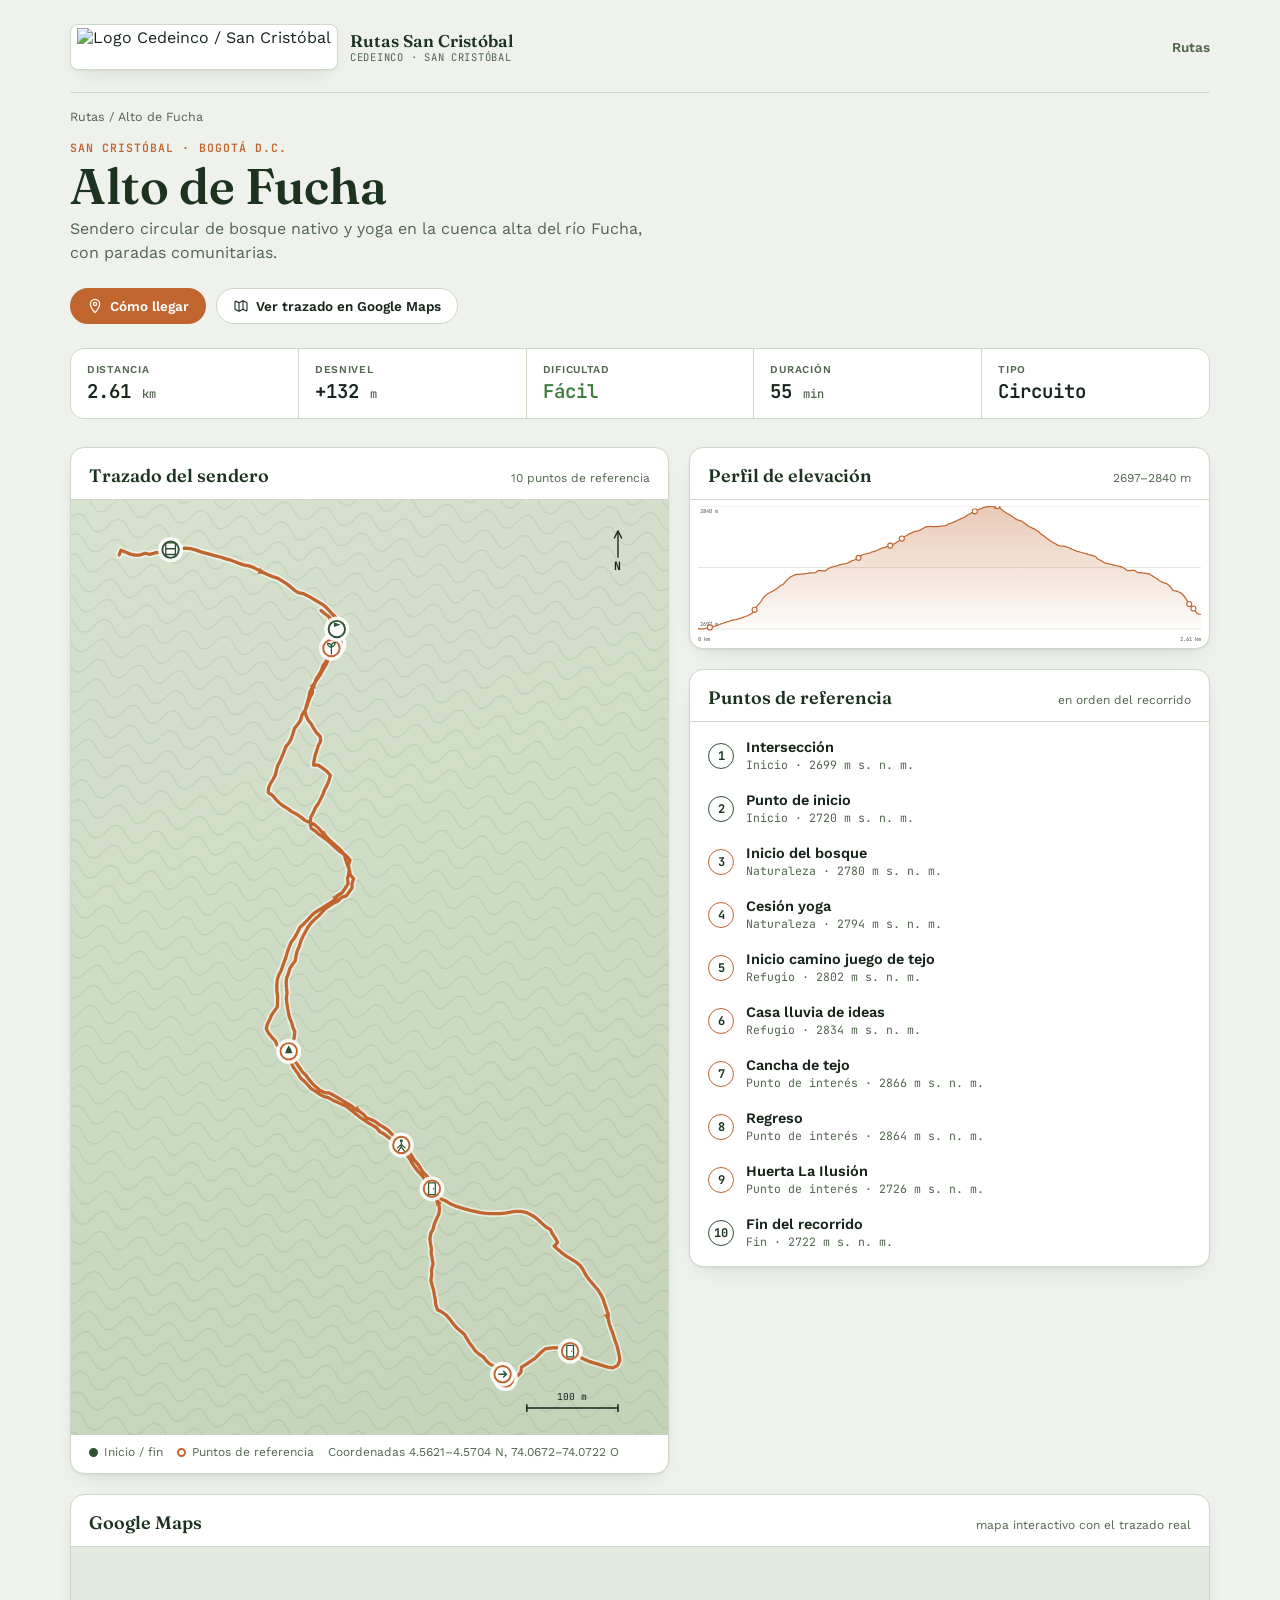
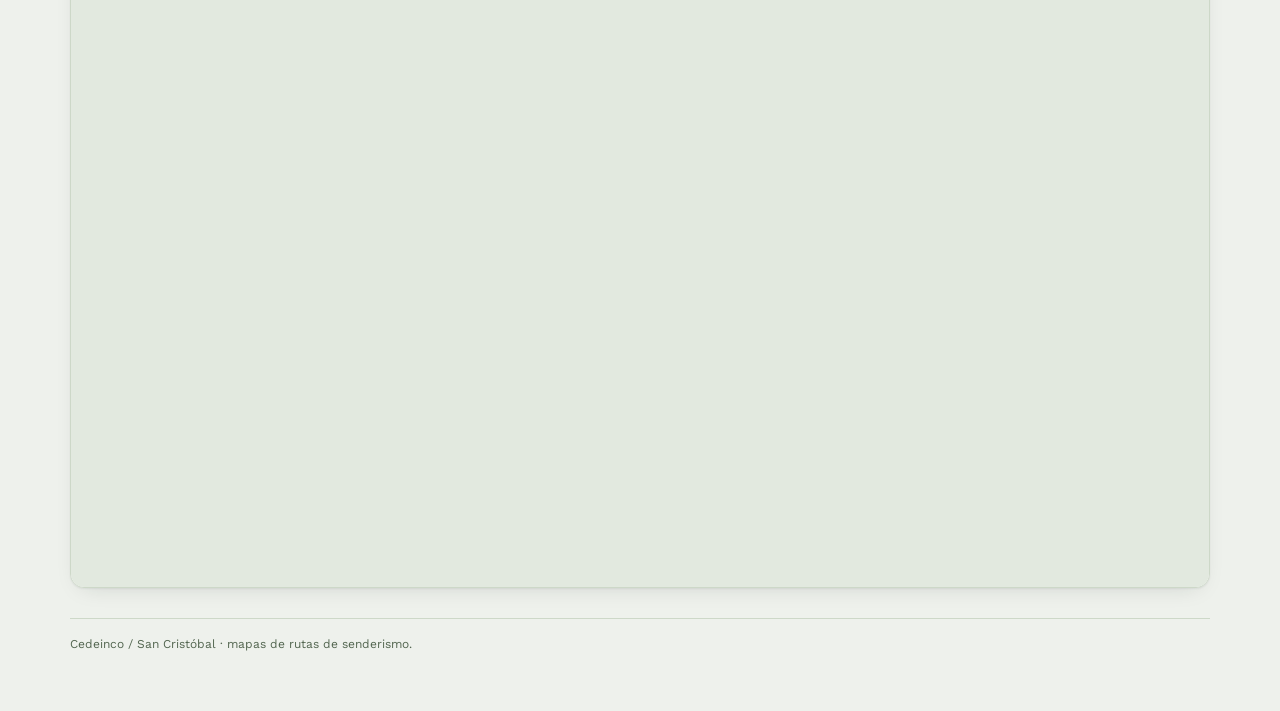
==== commit f3e475f2: "Add files via upload" ====
--- a/alto-de-fucha.html
+++ b/alto-de-fucha.html
@@ -4,7 +4,7 @@
 <meta charset="UTF-8">
 <meta name="viewport" content="width=device-width, initial-scale=1.0">
 <title>Alto de Fucha · Rutas San Cristóbal</title>
-<meta name="description" content="Mapa interactivo del sendero circular Alto de Fucha en Vitelma, San Cristóbal, Bogotá: trazado, perfil de elevación y puntos de referencia del track GPS.">
+<meta name="description" content="Mapa interactivo del sendero circular Alto de Fucha en San Cristóbal, Bogotá: trazado, perfil de elevación y puntos de referencia.">
 <meta name="color-scheme" content="light dark">
 <link rel="stylesheet" href="style.css">
 <style>
@@ -107,7 +107,7 @@
       <span class="brand-logo"><img src="https://lh3.googleusercontent.com/d/1VA4L5wp73LKiC0n33gJWcnbvEx8y7KRg" alt="Logo Cedeinco / San Cristóbal" loading="lazy"></span>
       <span class="brand-text">
         <span class="brand-title">Rutas San Cristóbal</span>
-        <span class="brand-sub">Cedeinco · Vitelma</span>
+        <span class="brand-sub">Cedeinco · San Cristóbal</span>
       </span>
     </a>
     <div class="site-nav-links">
@@ -117,9 +117,9 @@
 
   <div class="breadcrumb"><a href="index.html">Rutas</a> / Alto de Fucha</div>
 
-  <div class="eyebrow">Vitelma · San Cristóbal · Bogotá D.C.</div>
+  <div class="eyebrow">San Cristóbal · Bogotá D.C.</div>
   <h1>Alto de Fucha</h1>
-  <p class="subtitle">Sendero circular de bosque nativo y yoga en la cuenca alta del río Fucha, con paradas comunitarias en Vitelma. Datos del track GPS grabado por Andinista&nbsp;89 en Wikiloc.</p>
+  <p class="subtitle">Sendero circular de bosque nativo y yoga en la cuenca alta del río Fucha, con paradas comunitarias.</p>
 
   <div class="maps-actions">
     <a class="btn btn-primary" href="https://www.google.com/maps/dir/?api=1&destination=4.570322,-74.072173&travelmode=walking" target="_blank" rel="noopener">
@@ -305,8 +305,7 @@
   </div>
 
   <footer class="site-footer">
-    <span>Track GPS: 470 coordenadas · grabado en septiembre de 2026 por <strong>Andinista&nbsp;89</strong> en Wikiloc.</span>
-    <span>Elevación y trazado aproximados a partir del archivo GPX original.</span>
+    <span>Cedeinco / San Cristóbal · mapas de rutas de senderismo.</span>
   </footer>
 </div>
 
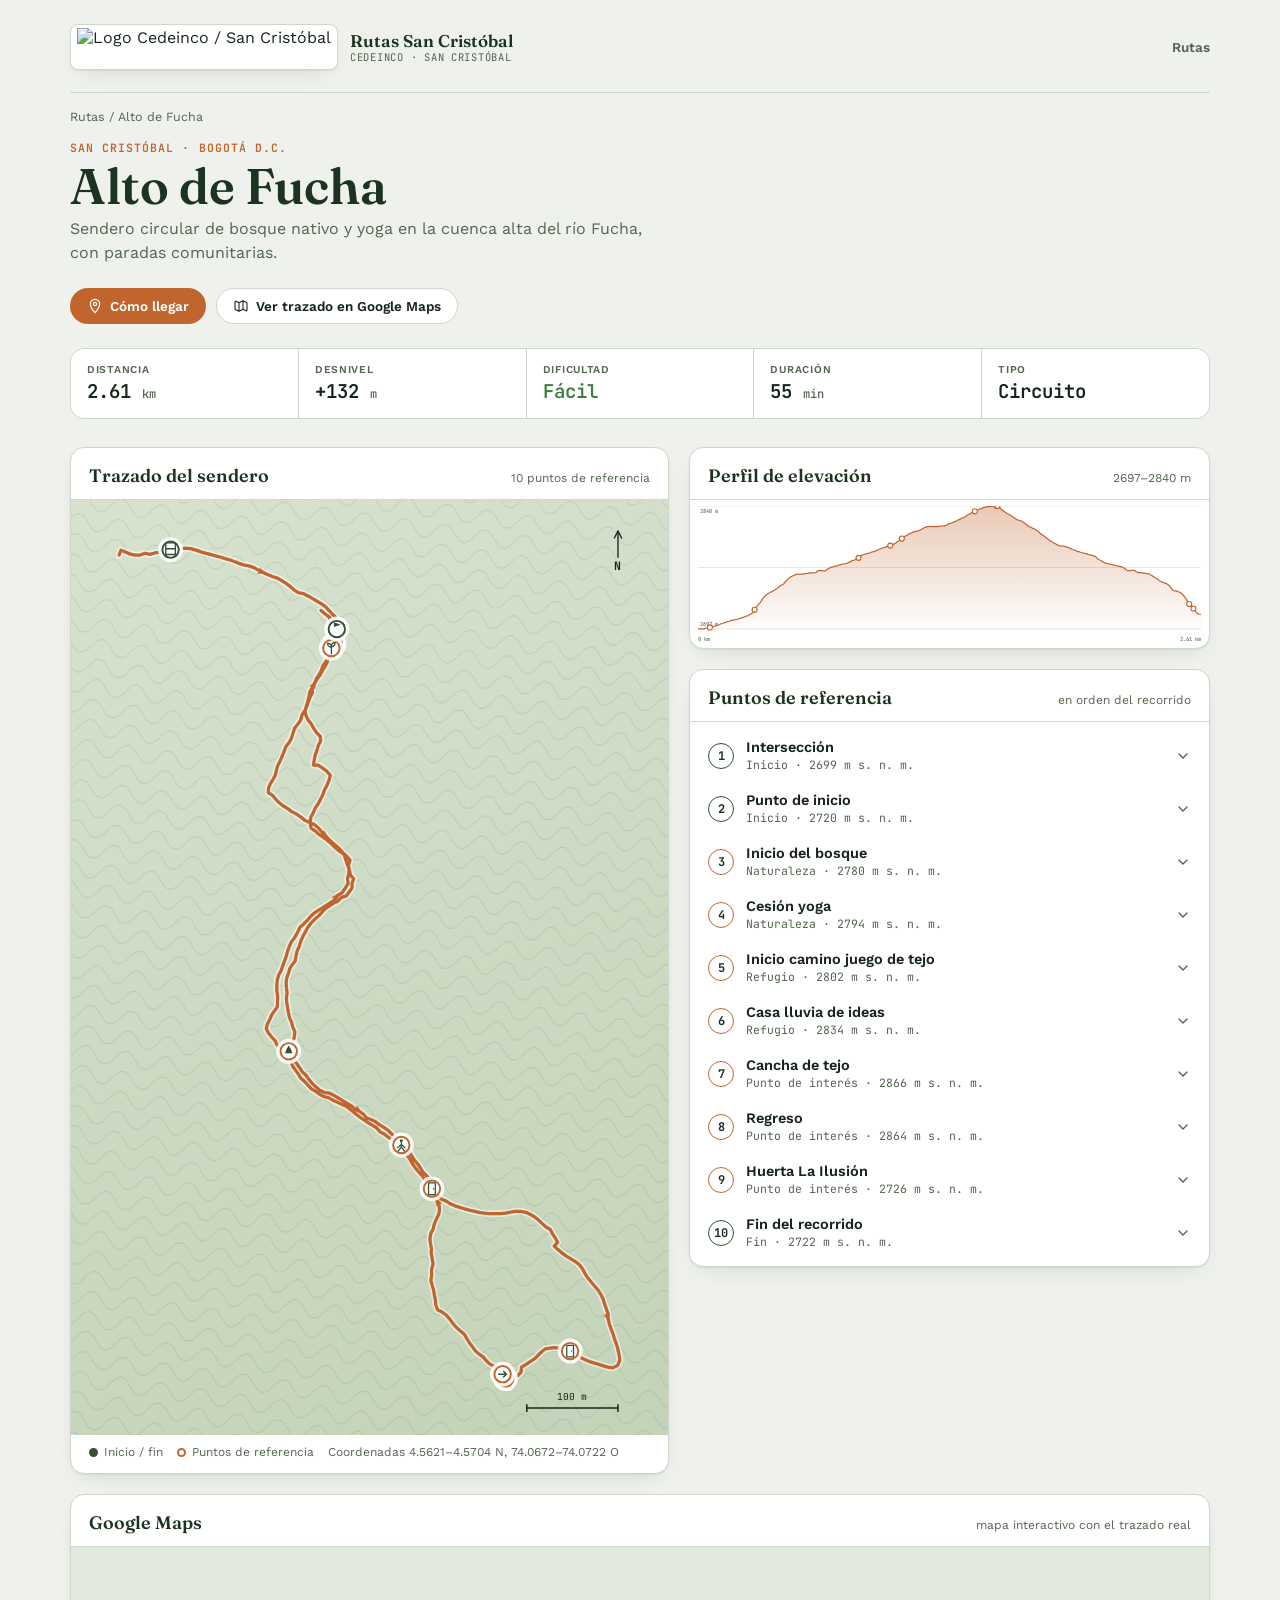
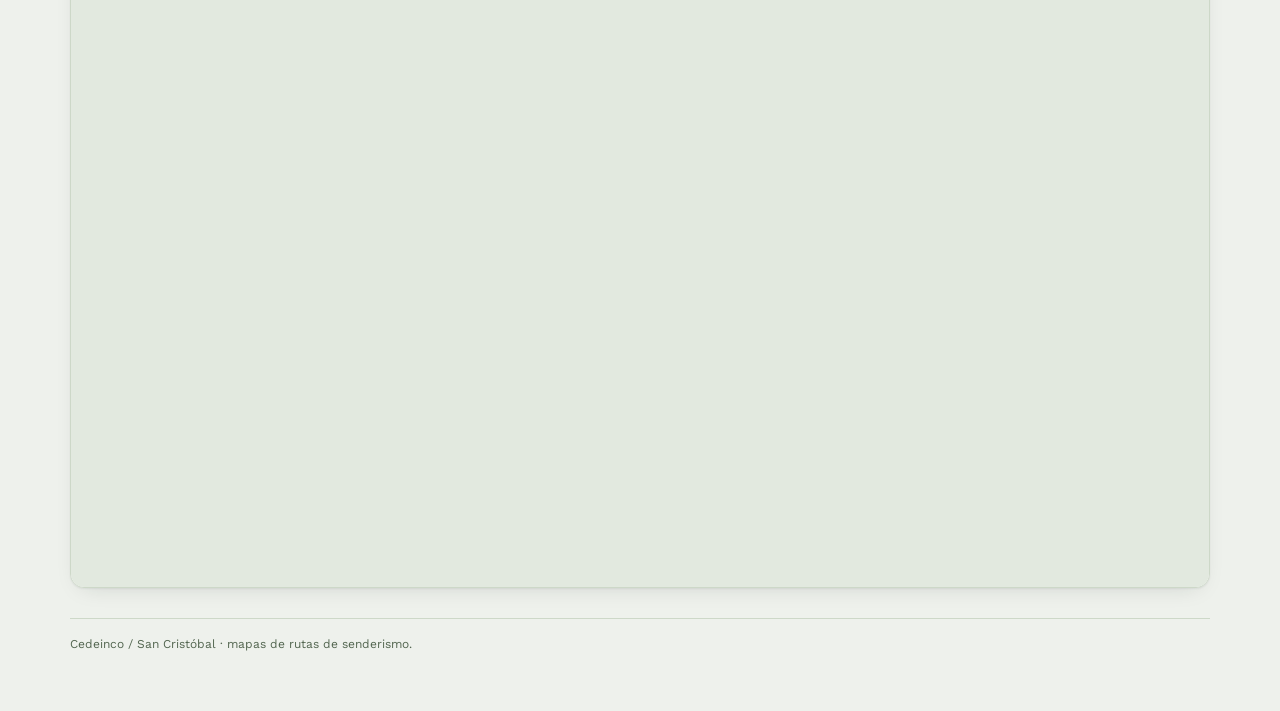
==== commit 23a9bb63: "Add files via upload" ====
--- a/alto-de-fucha.html
+++ b/alto-de-fucha.html
@@ -82,14 +82,34 @@
 .elev-peak-label { font-family: 'JetBrains Mono', monospace; font-size: 10.5px; fill: var(--green-deep, var(--green)); font-weight: 700; }
 
 .wp-list { list-style: none; margin: 0; padding: 8px; display: flex; flex-direction: column; gap: 2px; }
-.wp-item { display: flex; align-items: center; gap: 12px; padding: 9px 10px; border-radius: 10px; cursor: pointer; transition: background .12s ease; }
-.wp-item:hover, .wp-item:focus-visible, .wp-item.active { background: var(--surface-2); outline: none; }
+.wp-item { border-radius: 10px; overflow: hidden; }
+.wp-item-toggle {
+  all: unset;
+  box-sizing: border-box;
+  display: flex;
+  align-items: center;
+  gap: 12px;
+  padding: 9px 10px;
+  width: 100%;
+  cursor: pointer;
+  border-radius: 10px;
+  font: inherit;
+  text-align: left;
+  color: inherit;
+  transition: background .12s ease;
+}
+.wp-item-toggle:hover, .wp-item-toggle:focus-visible, .wp-item.active .wp-item-toggle { background: var(--surface-2); outline: none; }
 .wp-item-num { flex: none; width: 26px; height: 26px; border-radius: 50%; display: flex; align-items: center; justify-content: center; font-family: 'JetBrains Mono', monospace; font-size: 12px; font-weight: 700; color: var(--green-deep, var(--green)); border: 1.6px solid var(--accent); background: var(--surface); }
 .wp-item-num.cat-start, .wp-item-num.cat-end { border-color: var(--green); }
 .wp-item.active .wp-item-num { background: var(--gold); border-color: var(--gold); color: #fff; }
-.wp-item-body { display: flex; flex-direction: column; gap: 1px; min-width: 0; }
+.wp-item-body { display: flex; flex-direction: column; gap: 1px; min-width: 0; flex: 1; }
 .wp-item-title { font-size: 14.5px; font-weight: 600; }
 .wp-item-meta { font-size: 11.5px; color: var(--text-muted); font-family: 'JetBrains Mono', monospace; }
+.wp-chevron { flex: none; color: var(--text-muted); transition: transform .15s ease; }
+.wp-item-toggle[aria-expanded="true"] .wp-chevron { transform: rotate(180deg); }
+.wp-item-panel { padding: 2px 10px 14px 48px; }
+.wp-item-panel img { width: 100%; max-height: 220px; object-fit: cover; border-radius: 10px; display: block; border: 1px solid var(--border); }
+.wp-item-panel[hidden] { display: none; }
 
 .right-col { display: flex; flex-direction: column; gap: 20px; }
 
@@ -249,47 +269,107 @@
           <span class="card-hint">en orden del recorrido</span>
         </div>
         <ul class="wp-list">
-          <li class="wp-item" data-wp="1" tabindex="0">
+<li class="wp-item" data-wp="1">
+<button class="wp-item-toggle" data-wp="1" aria-expanded="false" aria-controls="wp-panel-1">
 <span class="wp-item-num cat-start">1</span>
 <span class="wp-item-body"><span class="wp-item-title">Intersección</span><span class="wp-item-meta">Inicio · 2699 m s. n. m.</span></span>
-</li>
-<li class="wp-item" data-wp="2" tabindex="0">
+<svg class="wp-chevron" width="16" height="16" viewBox="0 0 24 24" fill="none" aria-hidden="true"><path d="M6 9l6 6 6-6" stroke="currentColor" stroke-width="2" stroke-linecap="round" stroke-linejoin="round"/></svg>
+</button>
+<div class="wp-item-panel" id="wp-panel-1" hidden>
+<img src="Imagenes%20Mapas/Alto%20de%20Fucha%20imagenes/yoga%20en%20la%20montaña.jpg" alt="Intersección" loading="lazy">
+</div>
+</li>
+<li class="wp-item" data-wp="2">
+<button class="wp-item-toggle" data-wp="2" aria-expanded="false" aria-controls="wp-panel-2">
 <span class="wp-item-num cat-start">2</span>
 <span class="wp-item-body"><span class="wp-item-title">Punto de inicio</span><span class="wp-item-meta">Inicio · 2720 m s. n. m.</span></span>
-</li>
-<li class="wp-item" data-wp="3" tabindex="0">
+<svg class="wp-chevron" width="16" height="16" viewBox="0 0 24 24" fill="none" aria-hidden="true"><path d="M6 9l6 6 6-6" stroke="currentColor" stroke-width="2" stroke-linecap="round" stroke-linejoin="round"/></svg>
+</button>
+<div class="wp-item-panel" id="wp-panel-2" hidden>
+<img src="Imagenes%20Mapas/Alto%20de%20Fucha%20imagenes/charla%20punto%20de%20inicio.jpg" alt="Punto de inicio" loading="lazy">
+</div>
+</li>
+<li class="wp-item" data-wp="3">
+<button class="wp-item-toggle" data-wp="3" aria-expanded="false" aria-controls="wp-panel-3">
 <span class="wp-item-num cat-nature">3</span>
 <span class="wp-item-body"><span class="wp-item-title">Inicio del bosque</span><span class="wp-item-meta">Naturaleza · 2780 m s. n. m.</span></span>
-</li>
-<li class="wp-item" data-wp="4" tabindex="0">
+<svg class="wp-chevron" width="16" height="16" viewBox="0 0 24 24" fill="none" aria-hidden="true"><path d="M6 9l6 6 6-6" stroke="currentColor" stroke-width="2" stroke-linecap="round" stroke-linejoin="round"/></svg>
+</button>
+<div class="wp-item-panel" id="wp-panel-3" hidden>
+<img src="Imagenes%20Mapas/Alto%20de%20Fucha%20imagenes/inicio%20bosque.jpg" alt="Inicio del bosque" loading="lazy">
+</div>
+</li>
+<li class="wp-item" data-wp="4">
+<button class="wp-item-toggle" data-wp="4" aria-expanded="false" aria-controls="wp-panel-4">
 <span class="wp-item-num cat-nature">4</span>
 <span class="wp-item-body"><span class="wp-item-title">Cesión yoga</span><span class="wp-item-meta">Naturaleza · 2794 m s. n. m.</span></span>
-</li>
-<li class="wp-item" data-wp="5" tabindex="0">
+<svg class="wp-chevron" width="16" height="16" viewBox="0 0 24 24" fill="none" aria-hidden="true"><path d="M6 9l6 6 6-6" stroke="currentColor" stroke-width="2" stroke-linecap="round" stroke-linejoin="round"/></svg>
+</button>
+<div class="wp-item-panel" id="wp-panel-4" hidden>
+<img src="Imagenes%20Mapas/Alto%20de%20Fucha%20imagenes/cesión%20yoga.jpg" alt="Cesión yoga" loading="lazy">
+</div>
+</li>
+<li class="wp-item" data-wp="5">
+<button class="wp-item-toggle" data-wp="5" aria-expanded="false" aria-controls="wp-panel-5">
 <span class="wp-item-num cat-door">5</span>
 <span class="wp-item-body"><span class="wp-item-title">Inicio camino juego de tejo</span><span class="wp-item-meta">Refugio · 2802 m s. n. m.</span></span>
-</li>
-<li class="wp-item" data-wp="6" tabindex="0">
+<svg class="wp-chevron" width="16" height="16" viewBox="0 0 24 24" fill="none" aria-hidden="true"><path d="M6 9l6 6 6-6" stroke="currentColor" stroke-width="2" stroke-linecap="round" stroke-linejoin="round"/></svg>
+</button>
+<div class="wp-item-panel" id="wp-panel-5" hidden>
+<img src="Imagenes%20Mapas/Alto%20de%20Fucha%20imagenes/inicio%20camino%20juego%20de%20tejo.jpg" alt="Inicio camino juego de tejo" loading="lazy">
+</div>
+</li>
+<li class="wp-item" data-wp="6">
+<button class="wp-item-toggle" data-wp="6" aria-expanded="false" aria-controls="wp-panel-6">
 <span class="wp-item-num cat-door">6</span>
 <span class="wp-item-body"><span class="wp-item-title">Casa lluvia de ideas</span><span class="wp-item-meta">Refugio · 2834 m s. n. m.</span></span>
-</li>
-<li class="wp-item" data-wp="7" tabindex="0">
+<svg class="wp-chevron" width="16" height="16" viewBox="0 0 24 24" fill="none" aria-hidden="true"><path d="M6 9l6 6 6-6" stroke="currentColor" stroke-width="2" stroke-linecap="round" stroke-linejoin="round"/></svg>
+</button>
+<div class="wp-item-panel" id="wp-panel-6" hidden>
+<img src="Imagenes%20Mapas/Alto%20de%20Fucha%20imagenes/casa%20lluvia%20de%20ideas.jpg" alt="Casa lluvia de ideas" loading="lazy">
+</div>
+</li>
+<li class="wp-item" data-wp="7">
+<button class="wp-item-toggle" data-wp="7" aria-expanded="false" aria-controls="wp-panel-7">
 <span class="wp-item-num cat-poi">7</span>
 <span class="wp-item-body"><span class="wp-item-title">Cancha de tejo</span><span class="wp-item-meta">Punto de interés · 2866 m s. n. m.</span></span>
-</li>
-<li class="wp-item" data-wp="8" tabindex="0">
+<svg class="wp-chevron" width="16" height="16" viewBox="0 0 24 24" fill="none" aria-hidden="true"><path d="M6 9l6 6 6-6" stroke="currentColor" stroke-width="2" stroke-linecap="round" stroke-linejoin="round"/></svg>
+</button>
+<div class="wp-item-panel" id="wp-panel-7" hidden>
+<img src="Imagenes%20Mapas/Alto%20de%20Fucha%20imagenes/cancha%20de%20tejo.jpg" alt="Cancha de tejo" loading="lazy">
+</div>
+</li>
+<li class="wp-item" data-wp="8">
+<button class="wp-item-toggle" data-wp="8" aria-expanded="false" aria-controls="wp-panel-8">
 <span class="wp-item-num cat-poi">8</span>
 <span class="wp-item-body"><span class="wp-item-title">Regreso</span><span class="wp-item-meta">Punto de interés · 2864 m s. n. m.</span></span>
-</li>
-<li class="wp-item" data-wp="9" tabindex="0">
+<svg class="wp-chevron" width="16" height="16" viewBox="0 0 24 24" fill="none" aria-hidden="true"><path d="M6 9l6 6 6-6" stroke="currentColor" stroke-width="2" stroke-linecap="round" stroke-linejoin="round"/></svg>
+</button>
+<div class="wp-item-panel" id="wp-panel-8" hidden>
+<img src="Imagenes%20Mapas/Alto%20de%20Fucha%20imagenes/regreso.jpg" alt="Regreso" loading="lazy">
+</div>
+</li>
+<li class="wp-item" data-wp="9">
+<button class="wp-item-toggle" data-wp="9" aria-expanded="false" aria-controls="wp-panel-9">
 <span class="wp-item-num cat-poi">9</span>
 <span class="wp-item-body"><span class="wp-item-title">Huerta La Ilusión</span><span class="wp-item-meta">Punto de interés · 2726 m s. n. m.</span></span>
-</li>
-<li class="wp-item" data-wp="10" tabindex="0">
+<svg class="wp-chevron" width="16" height="16" viewBox="0 0 24 24" fill="none" aria-hidden="true"><path d="M6 9l6 6 6-6" stroke="currentColor" stroke-width="2" stroke-linecap="round" stroke-linejoin="round"/></svg>
+</button>
+<div class="wp-item-panel" id="wp-panel-9" hidden>
+<img src="Imagenes%20Mapas/Alto%20de%20Fucha%20imagenes/huerta%20la%20ilusión.jpg" alt="Huerta La Ilusión" loading="lazy">
+</div>
+</li>
+<li class="wp-item" data-wp="10">
+<button class="wp-item-toggle" data-wp="10" aria-expanded="false" aria-controls="wp-panel-10">
 <span class="wp-item-num cat-end">10</span>
 <span class="wp-item-body"><span class="wp-item-title">Fin del recorrido</span><span class="wp-item-meta">Fin · 2722 m s. n. m.</span></span>
-</li>
-        </ul>
+<svg class="wp-chevron" width="16" height="16" viewBox="0 0 24 24" fill="none" aria-hidden="true"><path d="M6 9l6 6 6-6" stroke="currentColor" stroke-width="2" stroke-linecap="round" stroke-linejoin="round"/></svg>
+</button>
+<div class="wp-item-panel" id="wp-panel-10" hidden>
+<img src="Imagenes%20Mapas/Alto%20de%20Fucha%20imagenes/fin%20del%20recorrido.jpg" alt="Fin del recorrido" loading="lazy">
+</div>
+</li>
+</ul>
       </div>
     </div>
   </div>
@@ -336,6 +416,23 @@
   [mapCard, listCard].forEach(function(c){
     if(c) c.addEventListener('mouseleave', clearActive);
   });
+
+  var toggles = Array.prototype.slice.call(document.querySelectorAll('.wp-item-toggle'));
+  toggles.forEach(function(btn){
+    btn.addEventListener('click', function(){
+      var panel = document.getElementById('wp-panel-' + btn.dataset.wp);
+      var isOpen = btn.getAttribute('aria-expanded') === 'true';
+      toggles.forEach(function(other){
+        if (other === btn) return;
+        other.setAttribute('aria-expanded', 'false');
+        var op = document.getElementById('wp-panel-' + other.dataset.wp);
+        if (op) op.hidden = true;
+      });
+      btn.setAttribute('aria-expanded', String(!isOpen));
+      if (panel) panel.hidden = isOpen;
+      if (!isOpen && panel) panel.scrollIntoView({ block: 'nearest', behavior: 'smooth' });
+    });
+  });
 })();
 </script>
 </body>
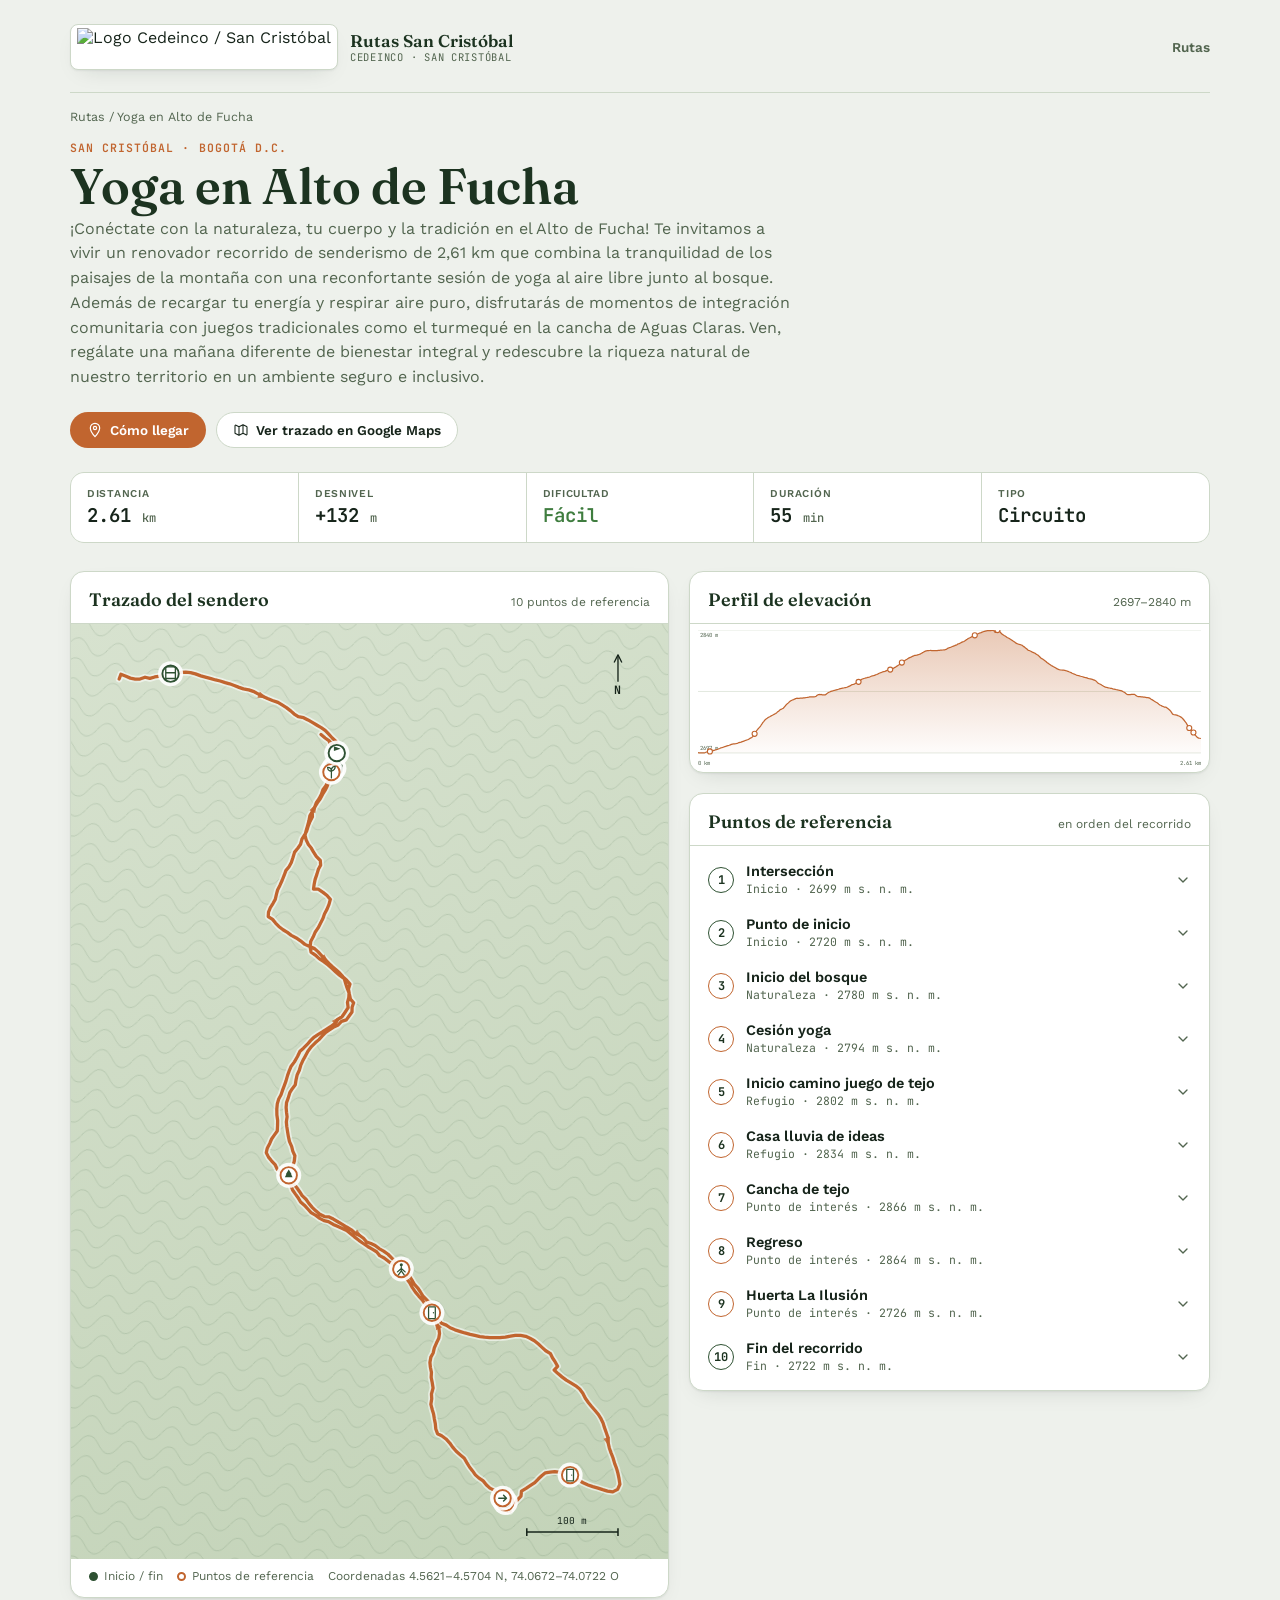
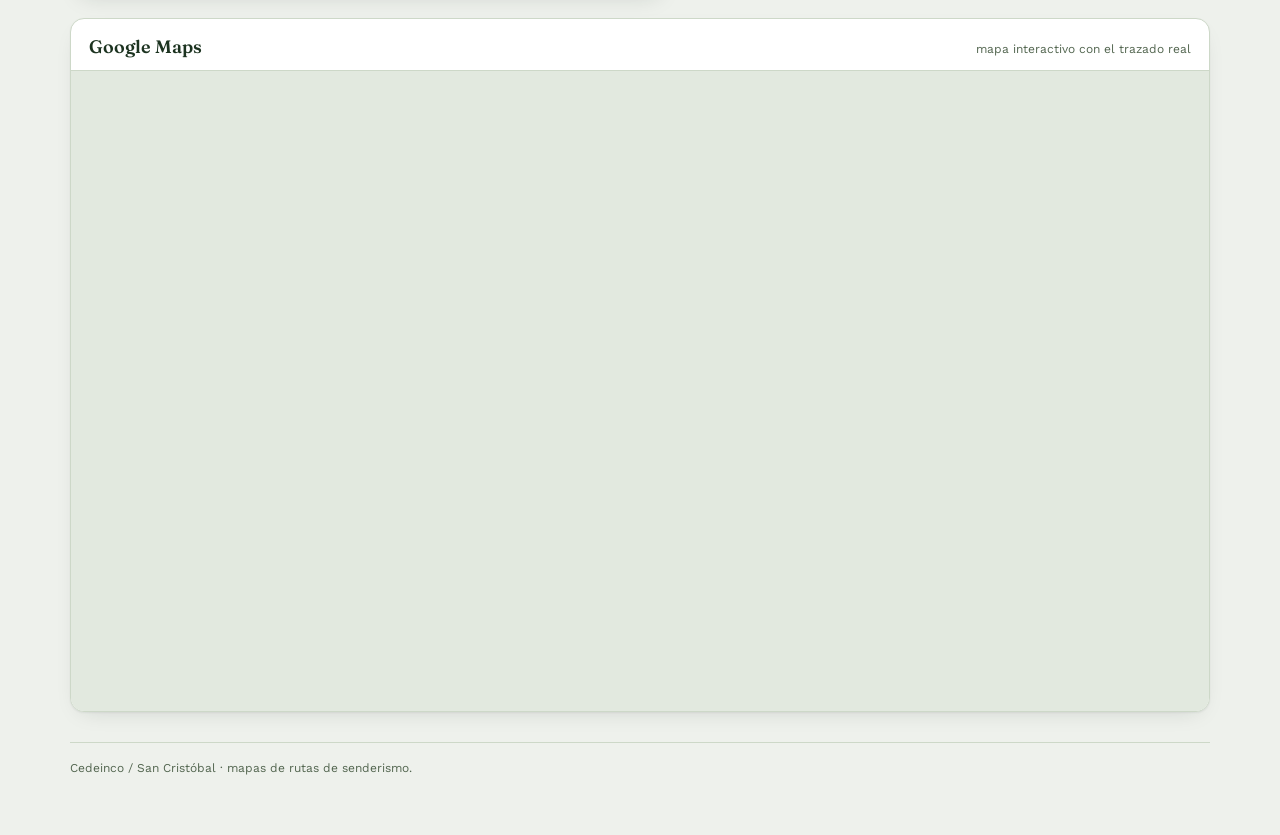
==== commit 846c0a2b: "Add files via upload" ====
--- a/alto-de-fucha.html
+++ b/alto-de-fucha.html
@@ -3,8 +3,8 @@
 <head>
 <meta charset="UTF-8">
 <meta name="viewport" content="width=device-width, initial-scale=1.0">
-<title>Alto de Fucha · Rutas San Cristóbal</title>
-<meta name="description" content="Mapa interactivo del sendero circular Alto de Fucha en San Cristóbal, Bogotá: trazado, perfil de elevación y puntos de referencia.">
+<title>Yoga en Alto de Fucha · Rutas San Cristóbal</title>
+<meta name="description" content="Sendero de yoga y senderismo en el Alto de Fucha, San Cristóbal, Bogotá: trazado, perfil de elevación y puntos de referencia.">
 <meta name="color-scheme" content="light dark">
 <link rel="stylesheet" href="style.css">
 <style>
@@ -15,6 +15,7 @@
 }
 .breadcrumb a { color: var(--text-muted); text-decoration: none; }
 .breadcrumb a:hover { color: var(--accent); }
+.subtitle { max-width: 72ch; }
 
 .stats {
   display: grid;
@@ -135,11 +136,11 @@
     </div>
   </nav>
 
-  <div class="breadcrumb"><a href="index.html">Rutas</a> / Alto de Fucha</div>
+  <div class="breadcrumb"><a href="index.html">Rutas</a> / Yoga en Alto de Fucha</div>
 
   <div class="eyebrow">San Cristóbal · Bogotá D.C.</div>
-  <h1>Alto de Fucha</h1>
-  <p class="subtitle">Sendero circular de bosque nativo y yoga en la cuenca alta del río Fucha, con paradas comunitarias.</p>
+  <h1>Yoga en Alto de Fucha</h1>
+  <p class="subtitle">¡Conéctate con la naturaleza, tu cuerpo y la tradición en el Alto de Fucha! Te invitamos a vivir un renovador recorrido de senderismo de 2,61 km que combina la tranquilidad de los paisajes de la montaña con una reconfortante sesión de yoga al aire libre junto al bosque. Además de recargar tu energía y respirar aire puro, disfrutarás de momentos de integración comunitaria con juegos tradicionales como el turmequé en la cancha de Aguas Claras. Ven, regálate una mañana diferente de bienestar integral y redescubre la riqueza natural de nuestro territorio en un ambiente seguro e inclusivo.</p>
 
   <div class="maps-actions">
     <a class="btn btn-primary" href="https://www.google.com/maps/dir/?api=1&destination=4.570322,-74.072173&travelmode=walking" target="_blank" rel="noopener">
@@ -167,7 +168,7 @@
         <span class="card-hint">10 puntos de referencia</span>
       </div>
       <div class="map-figure">
-        <svg class="map-svg" viewBox="0 0 620 971" role="img" aria-label="Mapa del sendero Alto de Fucha con sus puntos de referencia">
+        <svg class="map-svg" viewBox="0 0 620 971" role="img" aria-label="Mapa del sendero Yoga en Alto de Fucha con sus puntos de referencia">
   <defs>
     <pattern id="contours" width="42" height="42" patternUnits="userSpaceOnUse" patternTransform="rotate(8)">
       <path class="contour" d="M0,21 Q10.5,5 21,21 T42,21" />
@@ -256,7 +257,7 @@
 <circle class="ec-wp" data-wp="8" cx="535.9" cy="0.1" r="4.5"/>
 <circle class="ec-wp" data-wp="9" cx="879.1" cy="175.3" r="4.5"/>
 <circle class="ec-wp" data-wp="10" cx="886.6" cy="183.4" r="4.5"/>
-  <text class="elev-peak-label" x="534" y="-6" text-anchor="middle">Alto de Fucha · 2840 m</text>
+  <text class="elev-peak-label" x="534" y="-6" text-anchor="middle">Yoga en Alto de Fucha · 2840 m</text>
   <text class="elev-axis-label" x="0" y="242">0 km</text>
   <text class="elev-axis-label" x="900" y="242" text-anchor="end">2.61 km</text>
 </svg>
@@ -380,7 +381,7 @@
       <span class="card-hint">mapa interactivo con el trazado real</span>
     </div>
     <div class="gmap-embed">
-      <iframe src="https://www.google.com/maps/d/embed?mid=1tX89c4lJ2PGM-SvMgooO9Mi-Au4Ksgw" loading="lazy" allowfullscreen title="Trazado de Alto de Fucha en Google Maps"></iframe>
+      <iframe src="https://www.google.com/maps/d/embed?mid=1tX89c4lJ2PGM-SvMgooO9Mi-Au4Ksgw" loading="lazy" allowfullscreen title="Trazado de Yoga en Alto de Fucha en Google Maps"></iframe>
     </div>
   </div>
 
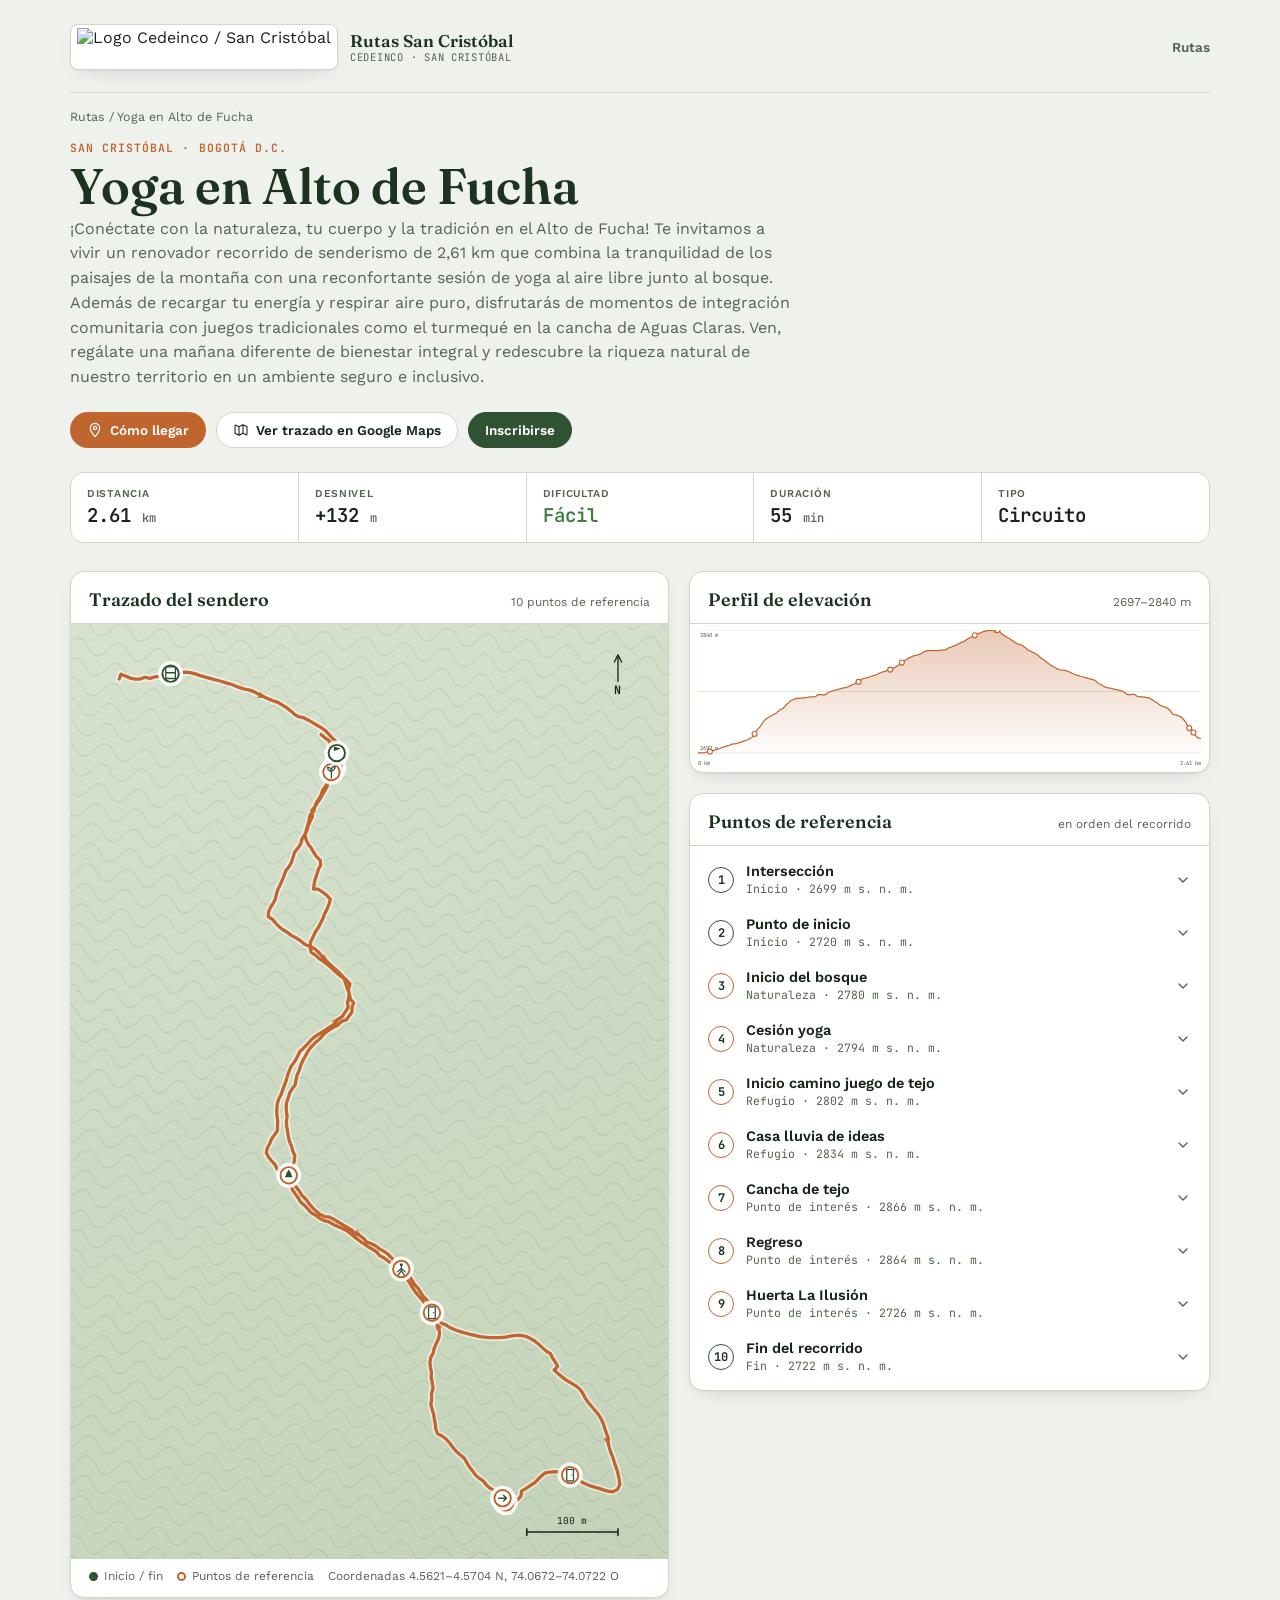
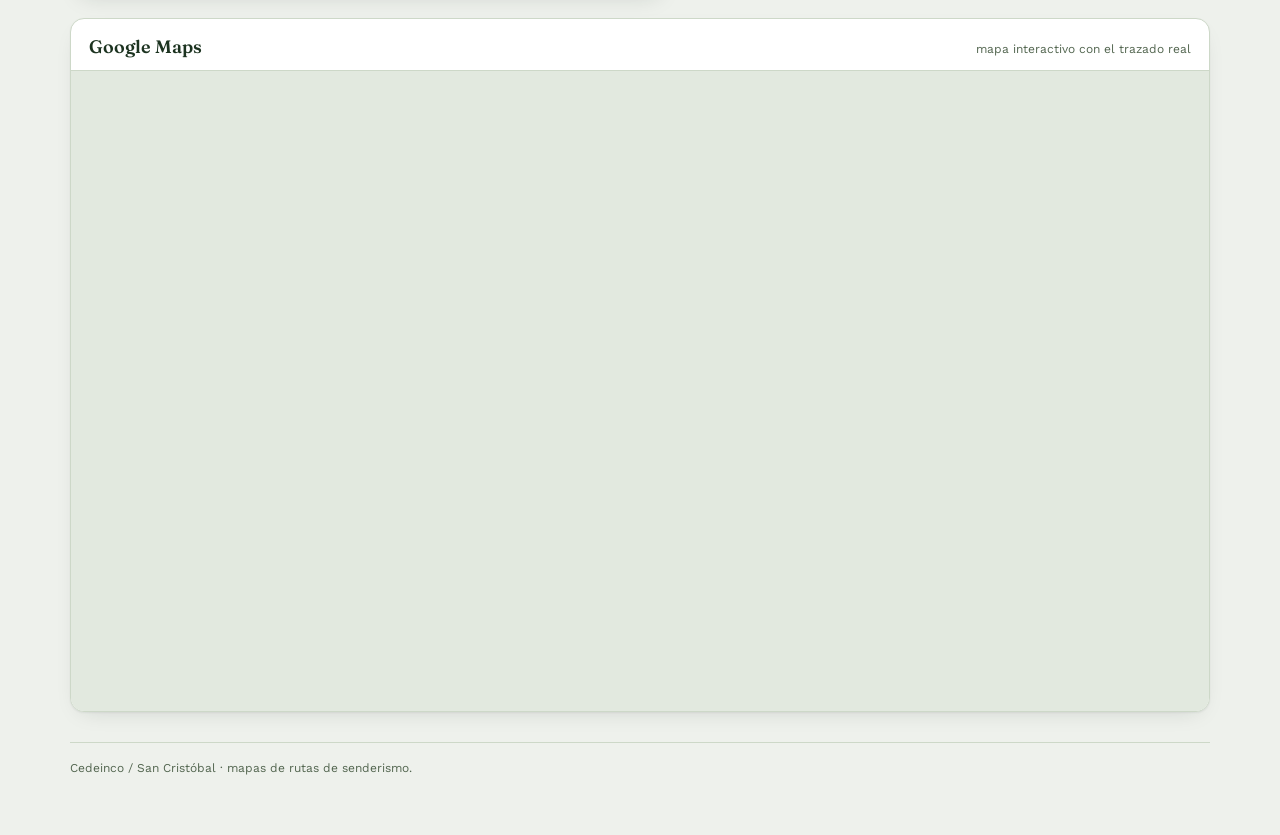
==== commit c5db6218: "Add files via upload" ====
--- a/alto-de-fucha.html
+++ b/alto-de-fucha.html
@@ -436,5 +436,6 @@
   });
 })();
 </script>
+<script src="inscripcion.js" data-ruta="alto-de-fucha"></script>
 </body>
 </html>
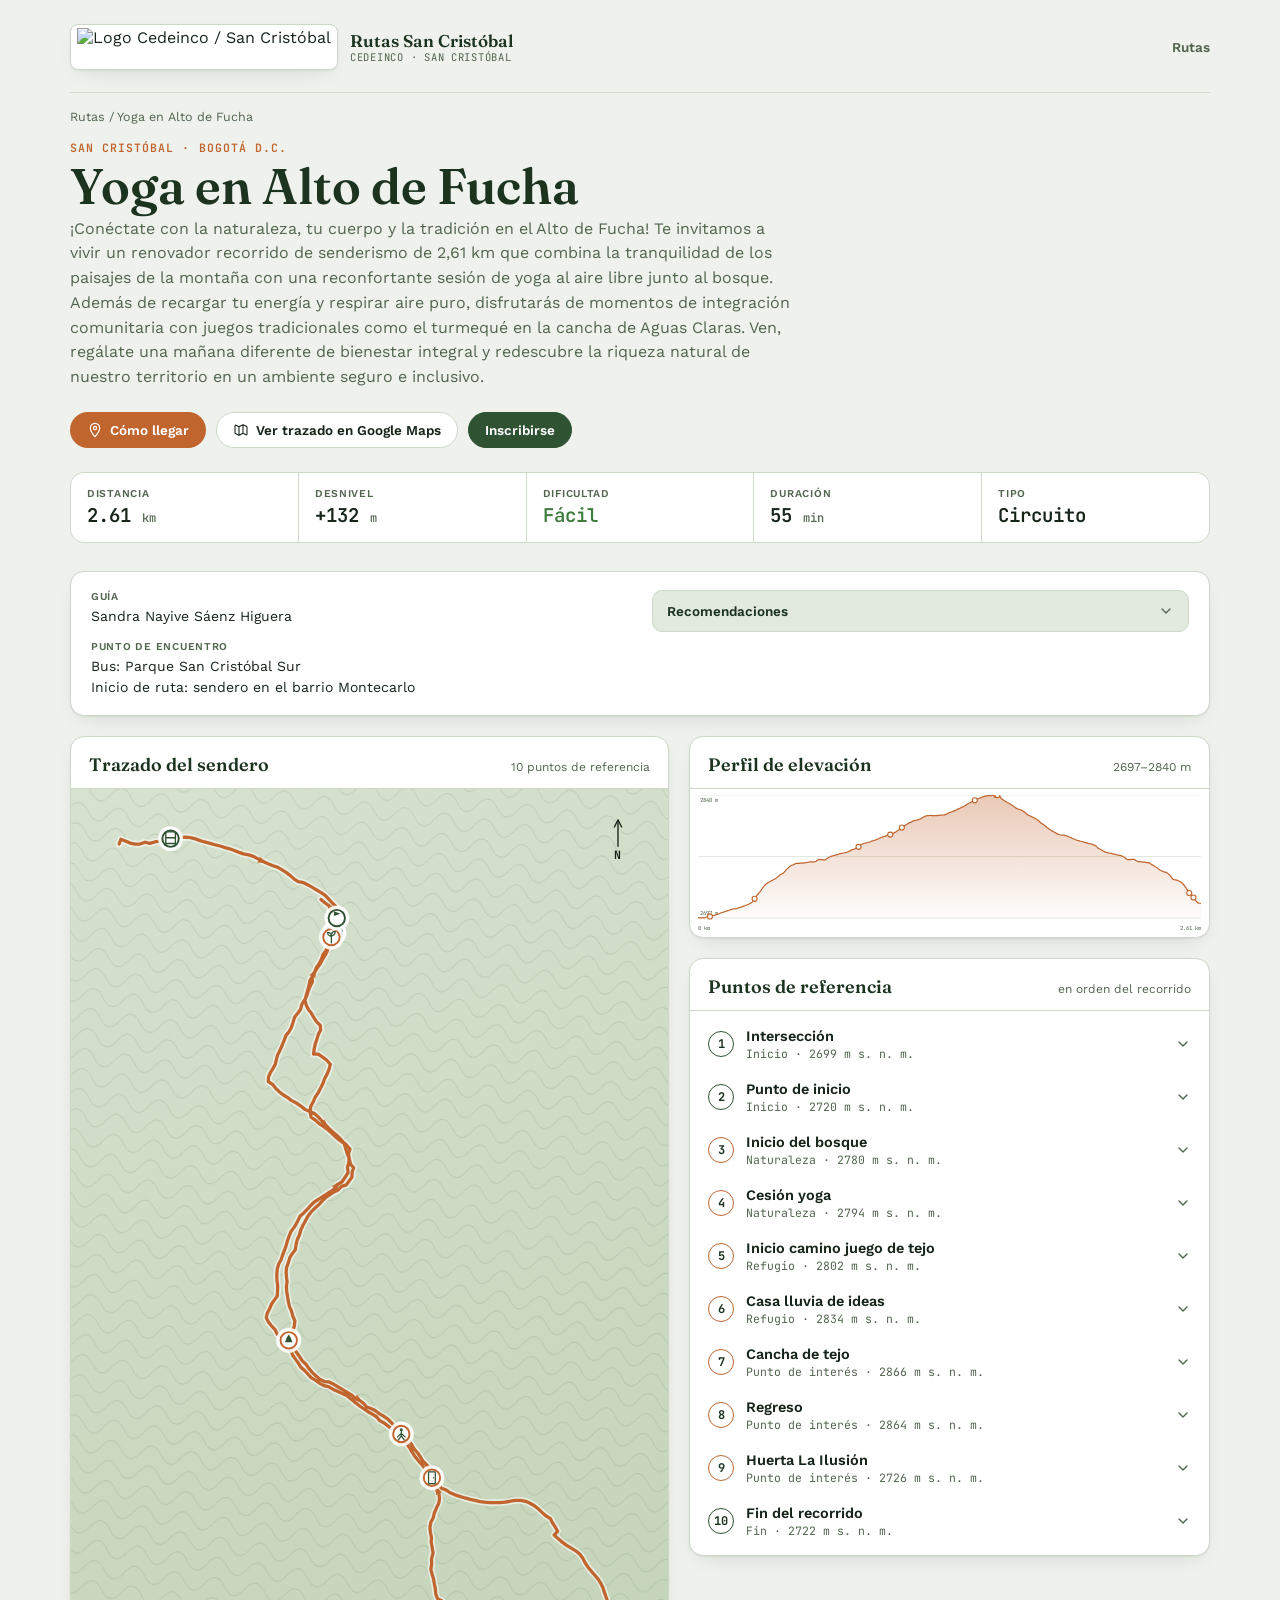
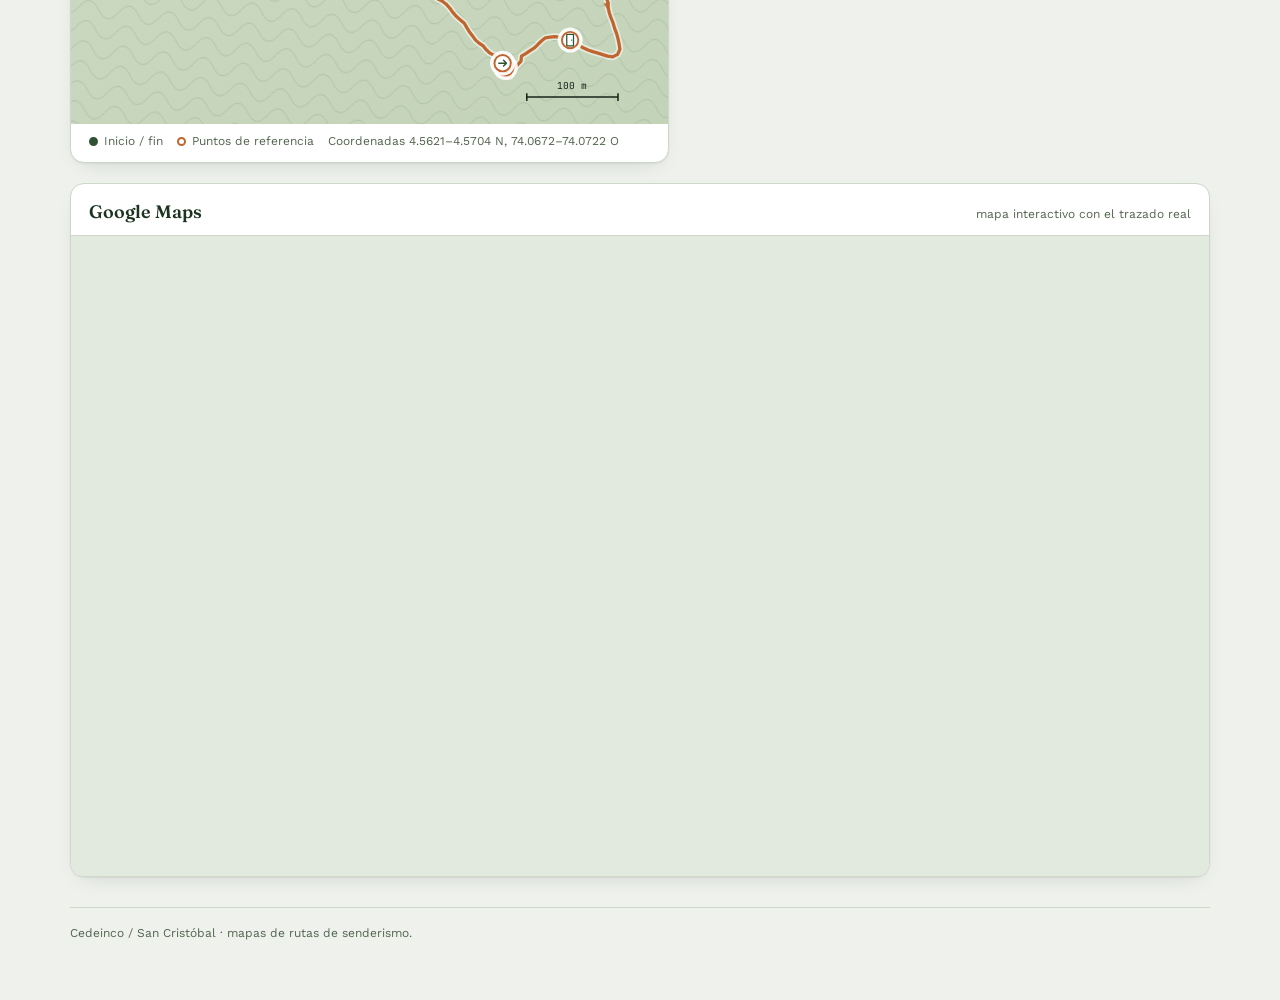
==== commit 9ec2c7e2: "Update alto-de-fucha.html" ====
--- a/alto-de-fucha.html
+++ b/alto-de-fucha.html
@@ -118,6 +118,23 @@
 .gmap-embed { position: relative; width: 100%; aspect-ratio: 16 / 9; background: var(--surface-2); }
 .gmap-embed iframe { position: absolute; inset: 0; width: 100%; height: 100%; border: 0; }
 @media (max-width: 560px) { .gmap-embed { aspect-ratio: 4 / 5; } }
+
+.info-card { padding: 18px 20px; margin-bottom: 20px; }
+.info-grid { display: grid; grid-template-columns: 1fr 1fr; gap: 24px; align-items: start; }
+@media (max-width: 860px) { .info-grid { grid-template-columns: 1fr; } }
+.info-col { display: flex; flex-direction: column; gap: 14px; }
+.info-row { display: flex; flex-direction: column; gap: 3px; }
+.info-label { font-size: 10.5px; text-transform: uppercase; letter-spacing: 0.07em; color: var(--text-muted); font-weight: 600; }
+.info-value { font-size: 14px; line-height: 1.45; }
+.recom-details { border: 1px solid var(--border); border-radius: 10px; overflow: hidden; background: var(--surface-2); align-self: start; }
+.recom-summary { cursor: pointer; list-style: none; padding: 12px 14px; font-size: 13.5px; font-weight: 600; display: flex; align-items: center; justify-content: space-between; gap: 10px; user-select: none; color: var(--green-deep, var(--green)); }
+.recom-summary::-webkit-details-marker { display: none; }
+.recom-chevron { flex: none; color: var(--text-muted); transition: transform 0.15s ease; }
+.recom-details[open] .recom-chevron { transform: rotate(180deg); }
+.recom-list { margin: 0; padding: 4px 16px 14px 32px; font-size: 13px; color: var(--text-muted); line-height: 1.6; }
+.recom-list li { margin-bottom: 6px; }
+.recom-time { display: flex; align-items: center; gap: 7px; list-style: none; margin-left: -20px; margin-bottom: 10px !important; font-weight: 700; color: var(--text); }
+.recom-time svg { flex: none; color: var(--accent); }
 </style>
 </head>
 <body>
@@ -159,6 +176,30 @@
     <div class="stat difficulty"><span class="stat-label">Dificultad</span><span class="stat-value">Fácil</span></div>
     <div class="stat"><span class="stat-label">Duración</span><span class="stat-value">55 <small>min</small></span></div>
     <div class="stat"><span class="stat-label">Tipo</span><span class="stat-value">Circuito</span></div>
+  </div>
+
+  <div class="card info-card">
+    <div class="info-grid">
+      <div class="info-col">
+        <div class="info-row">
+          <span class="info-label">Guía</span>
+          <span class="info-value">Sandra Nayive Sáenz Higuera</span>
+        </div>
+        <div class="info-row">
+          <span class="info-label">Punto de encuentro</span>
+          <span class="info-value">Bus: Parque San Cristóbal Sur<br>Inicio de ruta: sendero en el barrio Montecarlo</span>
+        </div>
+      </div>
+      <details class="recom-details">
+        <summary class="recom-summary">
+          <span>Recomendaciones</span>
+          <svg class="recom-chevron" width="16" height="16" viewBox="0 0 24 24" fill="none" aria-hidden="true"><path d="M6 9l6 6 6-6" stroke="currentColor" stroke-width="2" stroke-linecap="round" stroke-linejoin="round"/></svg>
+        </summary>
+        <ul class="recom-list">
+          <li class="recom-time"><svg width="15" height="15" viewBox="0 0 24 24" fill="none" aria-hidden="true"><circle cx="12" cy="12" r="9" stroke="currentColor" stroke-width="1.8"/><path d="M12 7v5l3.5 2" stroke="currentColor" stroke-width="1.8" stroke-linecap="round" stroke-linejoin="round"/></svg>Llegar 15 minutos antes de la hora programada</li>
+        </ul>
+      </details>
+    </div>
   </div>
 
   <div class="grid">
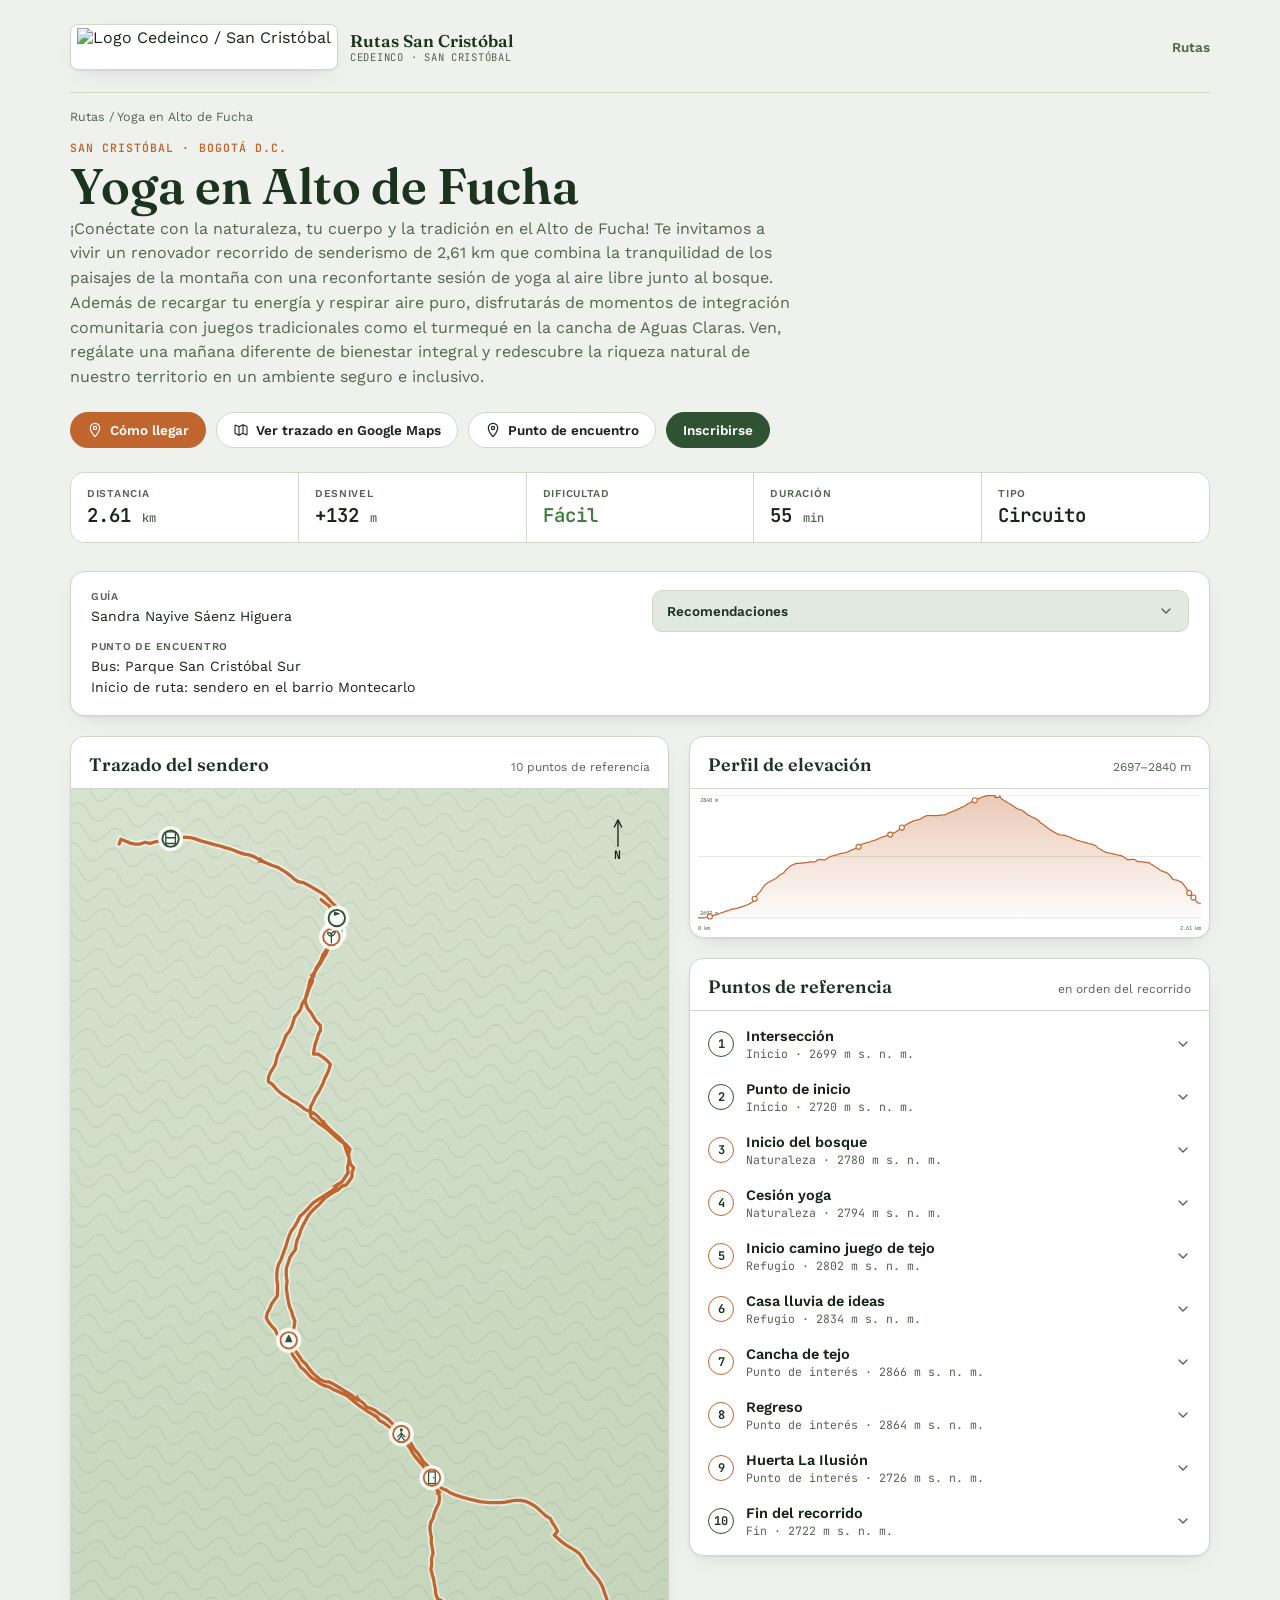
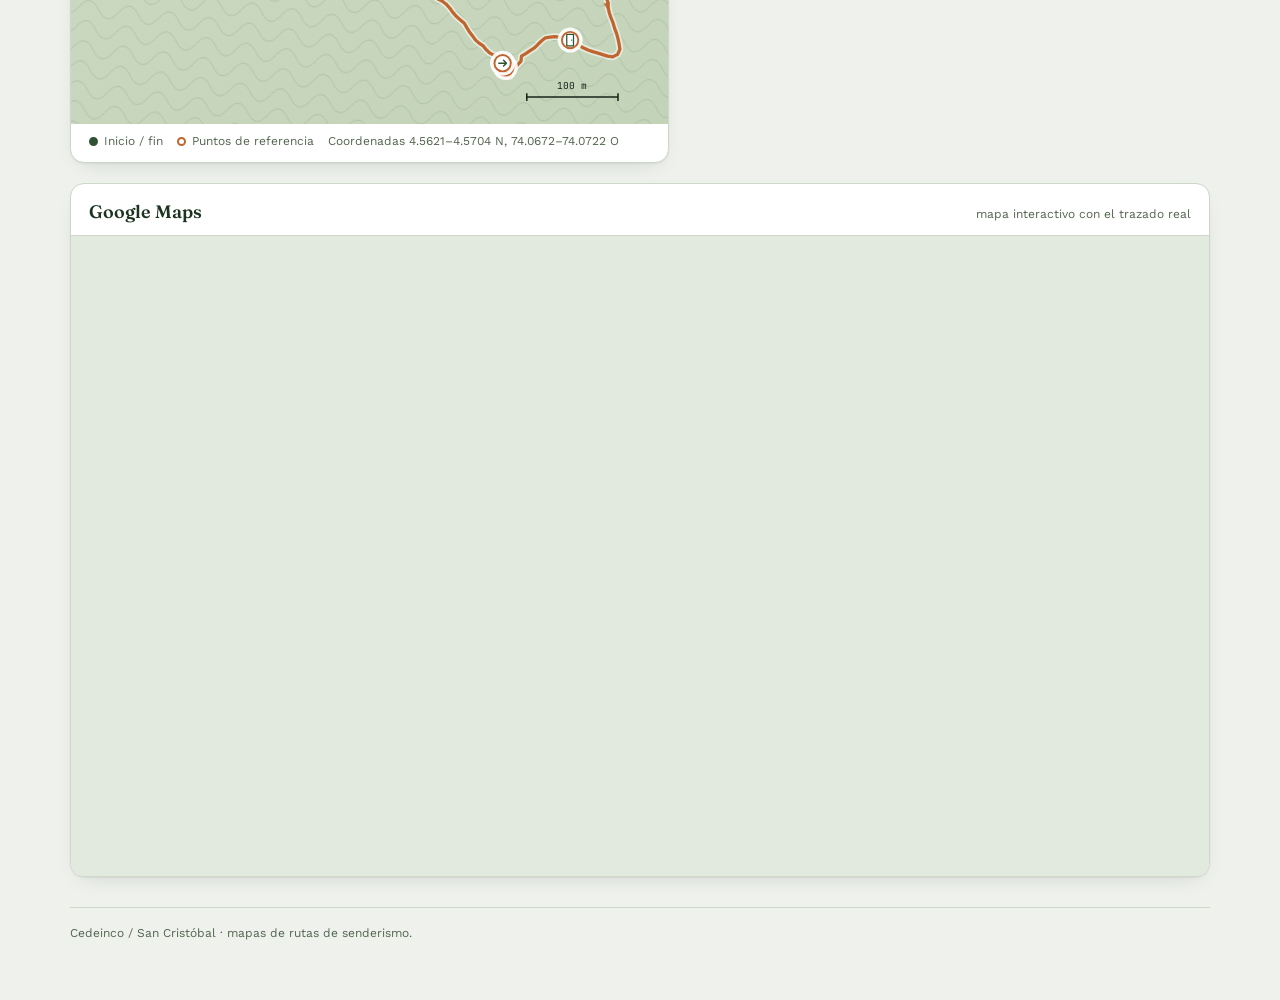
==== commit b5c76926: "Update alto-de-fucha.html" ====
--- a/alto-de-fucha.html
+++ b/alto-de-fucha.html
@@ -135,6 +135,7 @@
 .recom-list li { margin-bottom: 6px; }
 .recom-time { display: flex; align-items: center; gap: 7px; list-style: none; margin-left: -20px; margin-bottom: 10px !important; font-weight: 700; color: var(--text); }
 .recom-time svg { flex: none; color: var(--accent); }
+.recom-emoji { list-style: none; margin-left: -20px; }
 </style>
 </head>
 <body>
@@ -167,6 +168,10 @@
     <a class="btn btn-secondary" href="https://www.google.com/maps/d/viewer?mid=1tX89c4lJ2PGM-SvMgooO9Mi-Au4Ksgw" target="_blank" rel="noopener">
       <svg width="16" height="16" viewBox="0 0 24 24" fill="none" aria-hidden="true"><path d="M9 20l-5.447-2.724A1 1 0 013 16.382V5.618a1 1 0 011.447-.894L9 7m0 13l6-3m-6 3V7m6 10l4.553 2.276A1 1 0 0021 18.382V7.618a1 1 0 00-.553-.894L15 4m0 13V4m0 0L9 7" stroke="currentColor" stroke-width="1.6" stroke-linecap="round" stroke-linejoin="round"/></svg>
       Ver trazado en Google Maps
+    </a>
+    <a class="btn btn-secondary" href="https://www.google.com/maps?q=4.570029258728027,-74.07566833496094&z=17&hl=es" target="_blank" rel="noopener">
+      <svg width="16" height="16" viewBox="0 0 24 24" fill="none" aria-hidden="true"><path d="M12 22s7-7.58 7-13a7 7 0 10-14 0c0 5.42 7 13 7 13z" stroke="currentColor" stroke-width="1.8"/><circle cx="12" cy="9" r="2.4" stroke="currentColor" stroke-width="1.8"/></svg>
+      Punto de encuentro
     </a>
   </div>
 
@@ -196,7 +201,15 @@
           <svg class="recom-chevron" width="16" height="16" viewBox="0 0 24 24" fill="none" aria-hidden="true"><path d="M6 9l6 6 6-6" stroke="currentColor" stroke-width="2" stroke-linecap="round" stroke-linejoin="round"/></svg>
         </summary>
         <ul class="recom-list">
-          <li class="recom-time"><svg width="15" height="15" viewBox="0 0 24 24" fill="none" aria-hidden="true"><circle cx="12" cy="12" r="9" stroke="currentColor" stroke-width="1.8"/><path d="M12 7v5l3.5 2" stroke="currentColor" stroke-width="1.8" stroke-linecap="round" stroke-linejoin="round"/></svg>Llegar 15 minutos antes de la hora programada</li>
+          <li class="recom-time"><svg width="15" height="15" viewBox="0 0 24 24" fill="none" aria-hidden="true"><circle cx="12" cy="12" r="9" stroke="currentColor" stroke-width="1.8"/><path d="M12 7v5l3.5 2" stroke="currentColor" stroke-width="1.8" stroke-linecap="round" stroke-linejoin="round"/></svg>Llegar a las 7:45 am a los Apartamentos de Punta del Este</li>
+          <li class="recom-emoji">💧 Hidratación suficiente</li>
+          <li class="recom-emoji">🍎 Un snack para el camino</li>
+          <li class="recom-emoji">👟 Zapatos cómodos y con buen agarre</li>
+          <li class="recom-emoji">👕 Ropa cómoda para caminar y hacer yoga</li>
+          <li class="recom-emoji">🧘‍♀️ Mat de yoga o manta (opcional; también puedes practicar sobre el pasto)</li>
+          <li class="recom-emoji">🧴 Protector solar</li>
+          <li class="recom-emoji">🧥 Una chaqueta o capa para la lluvia, por si cambia el clima</li>
+          <li class="recom-emoji">💚 Y, sobre todo… ¡la mejor actitud para disfrutar y compartir!</li>
         </ul>
       </details>
     </div>
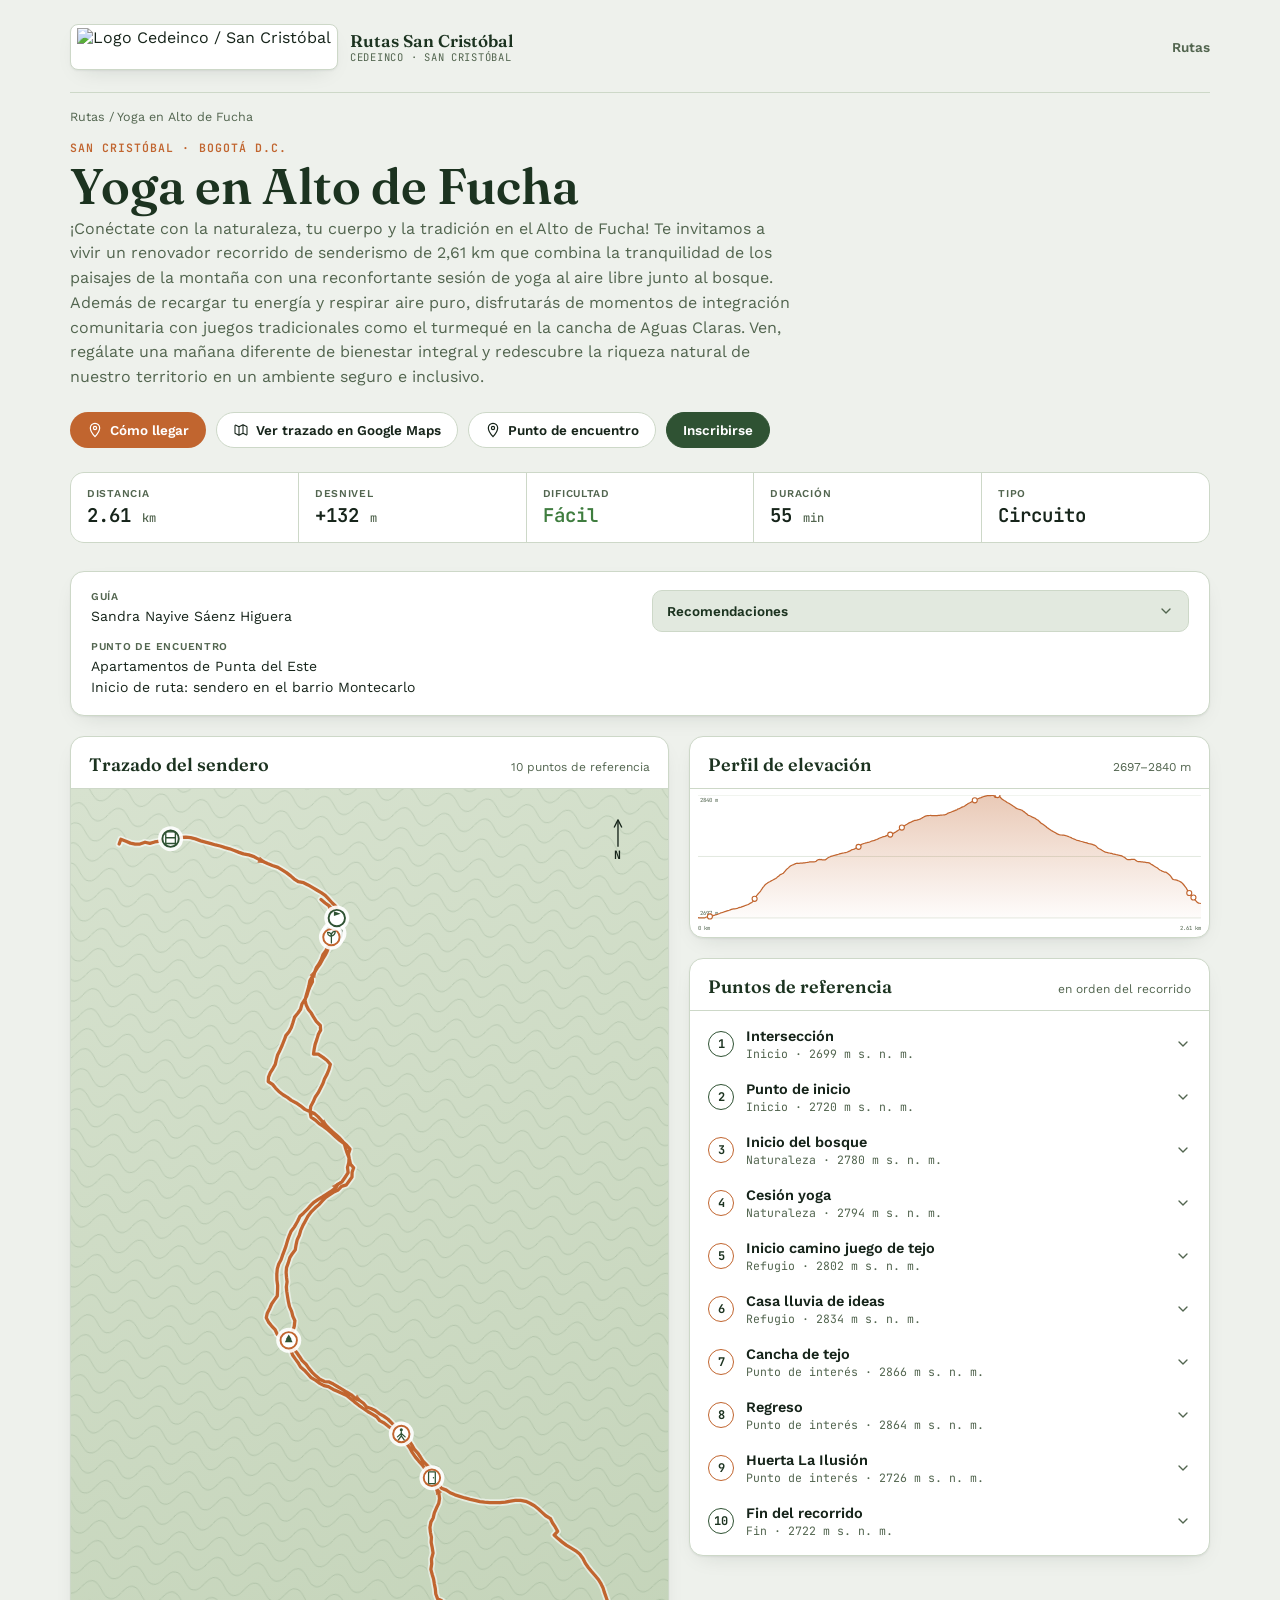
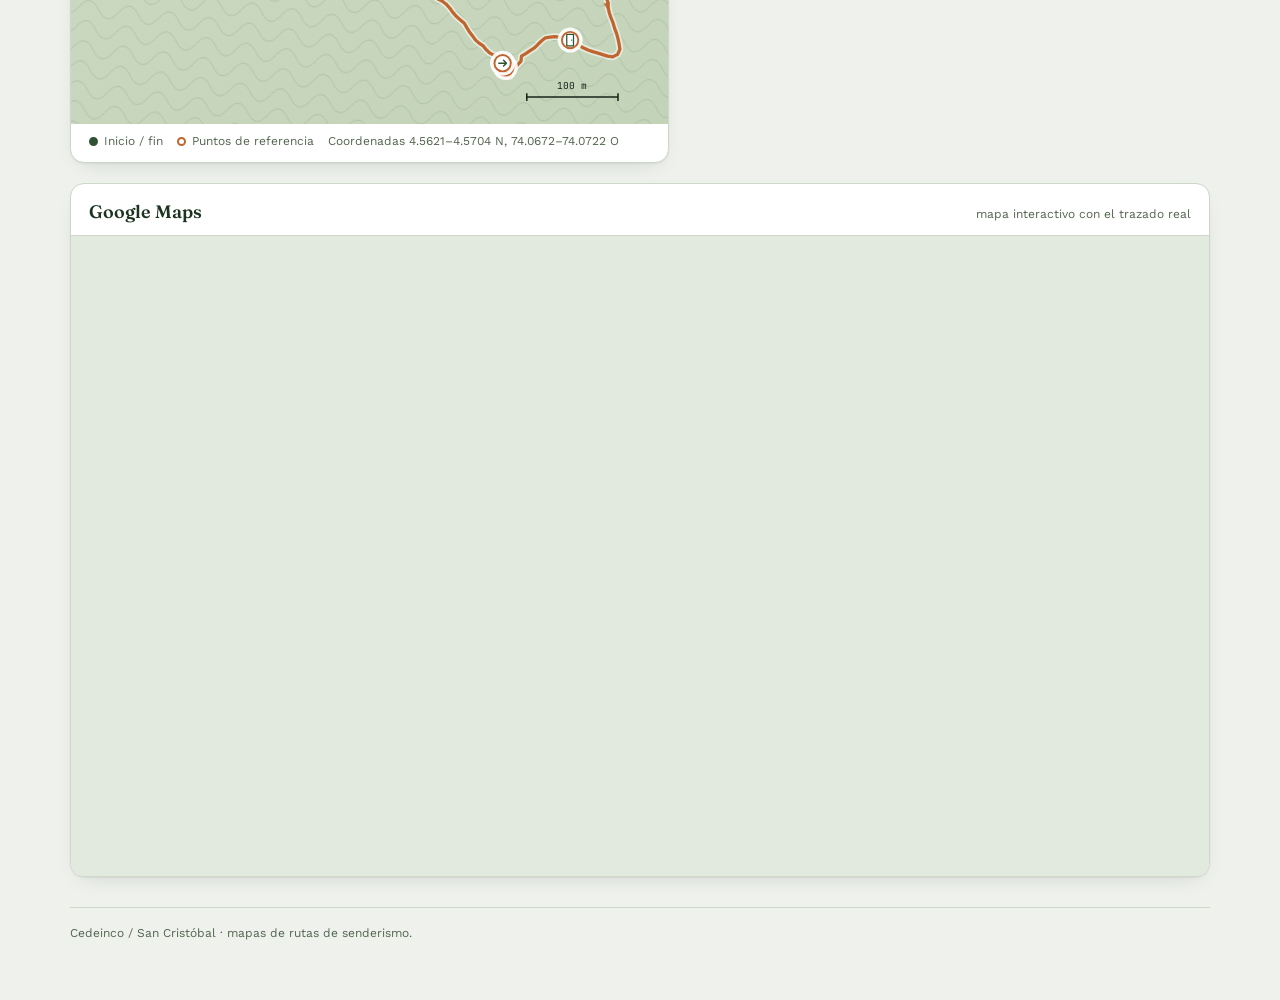
==== commit 23459296: "Update alto-de-fucha.html" ====
--- a/alto-de-fucha.html
+++ b/alto-de-fucha.html
@@ -192,7 +192,7 @@
         </div>
         <div class="info-row">
           <span class="info-label">Punto de encuentro</span>
-          <span class="info-value">Bus: Parque San Cristóbal Sur<br>Inicio de ruta: sendero en el barrio Montecarlo</span>
+          <span class="info-value">Apartamentos de Punta del Este<br>Inicio de ruta: sendero en el barrio Montecarlo</span>
         </div>
       </div>
       <details class="recom-details">
